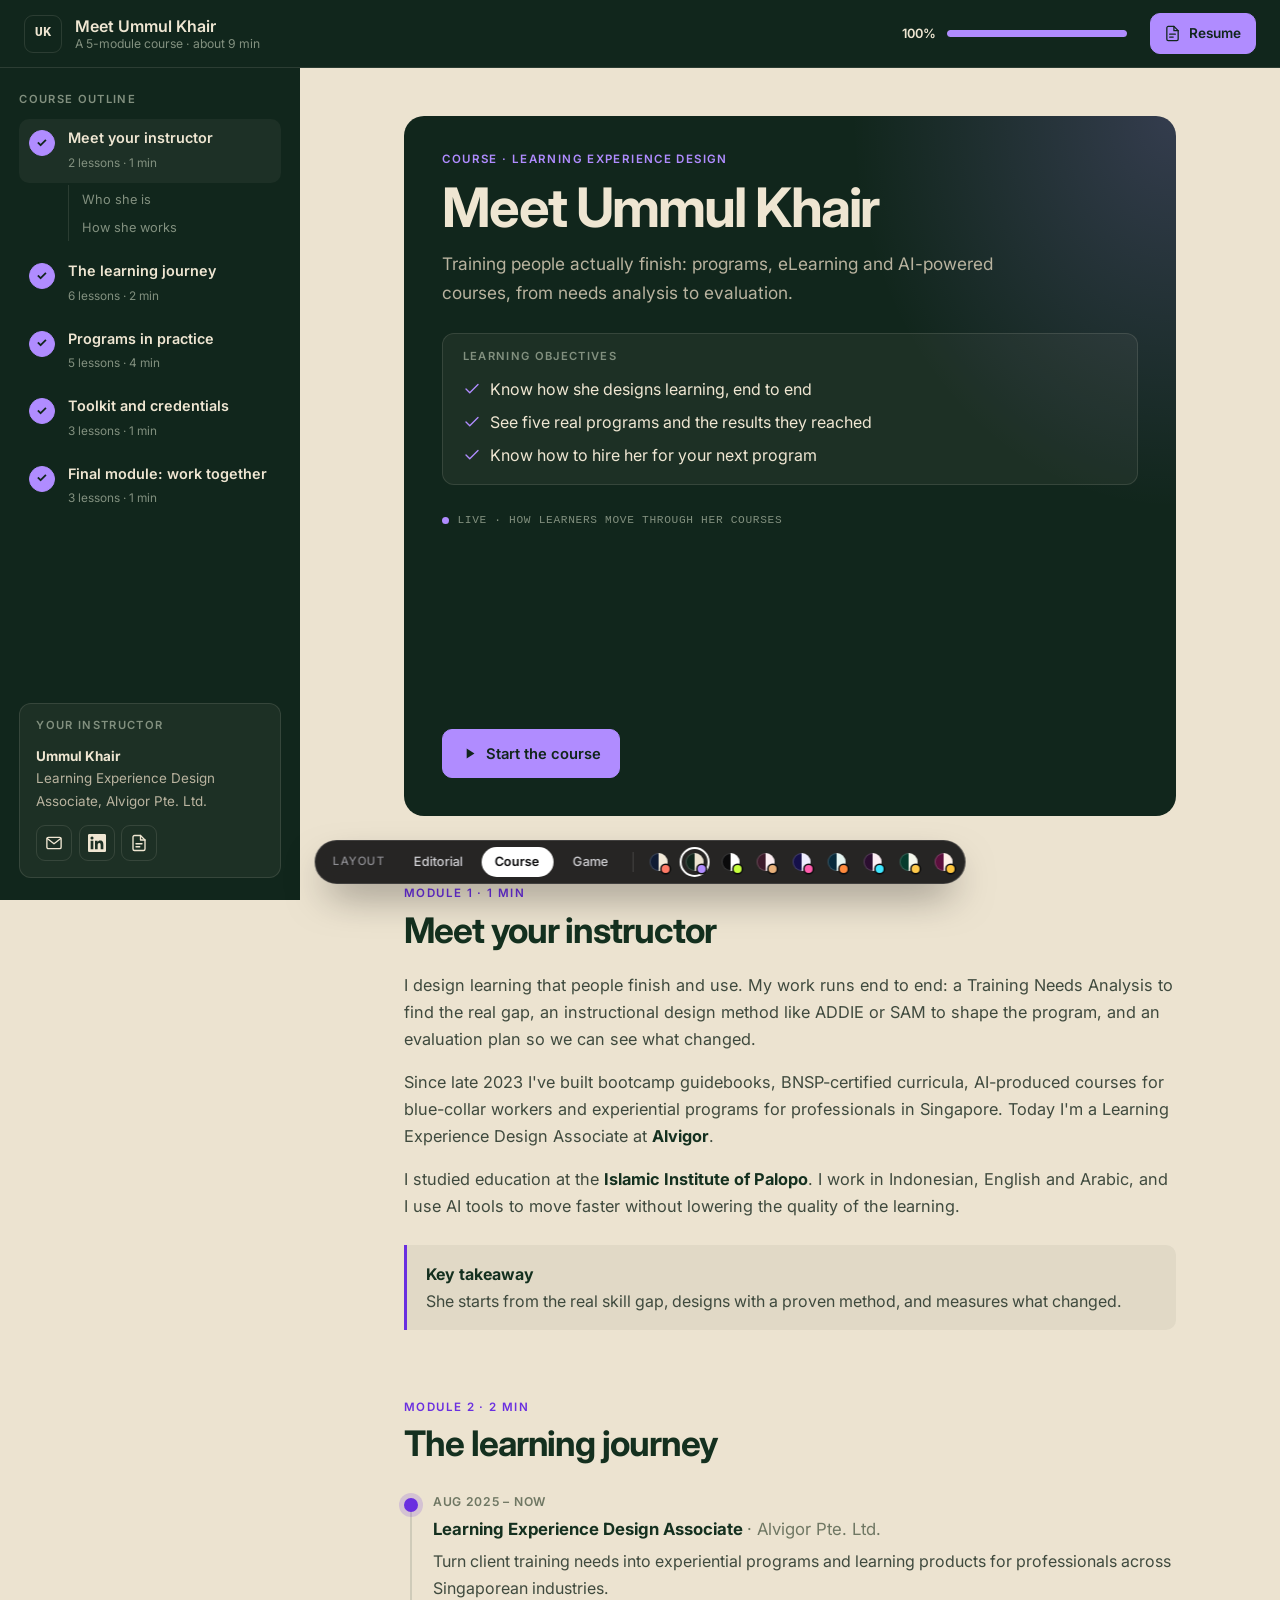
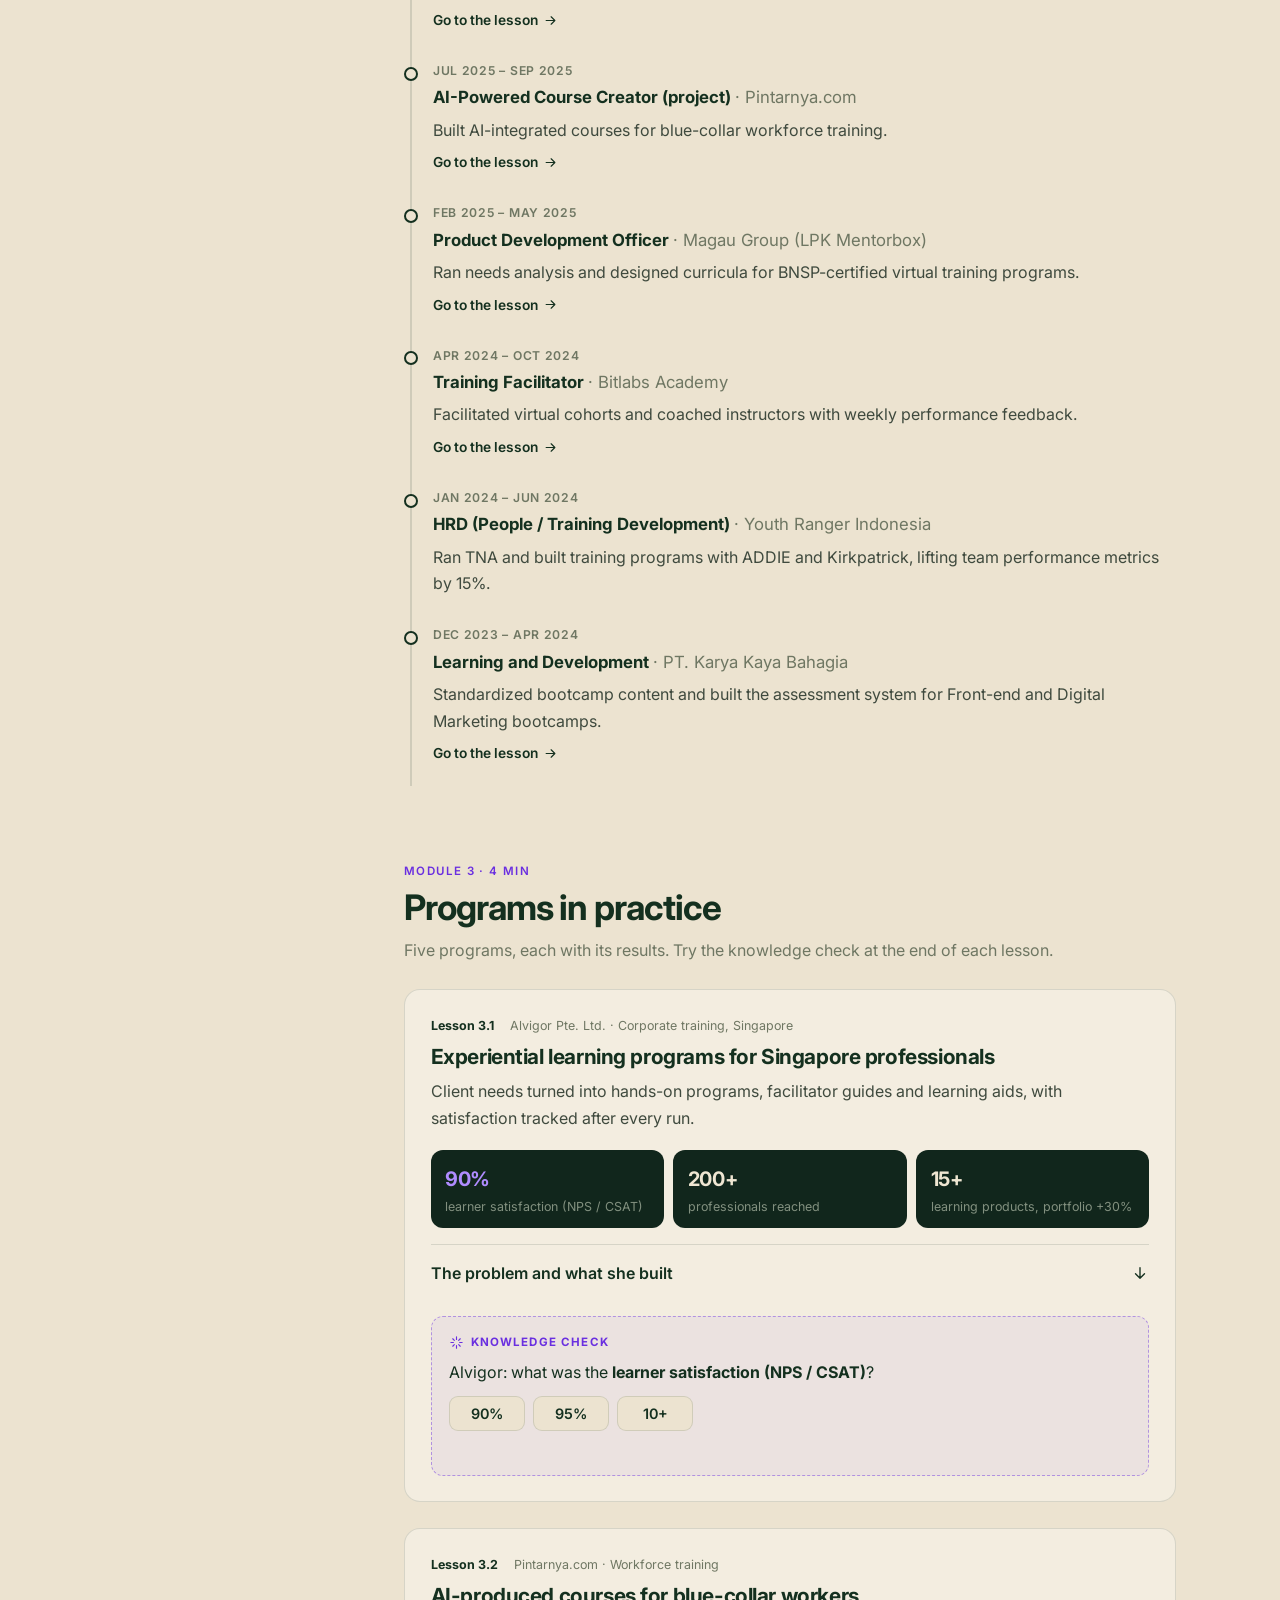
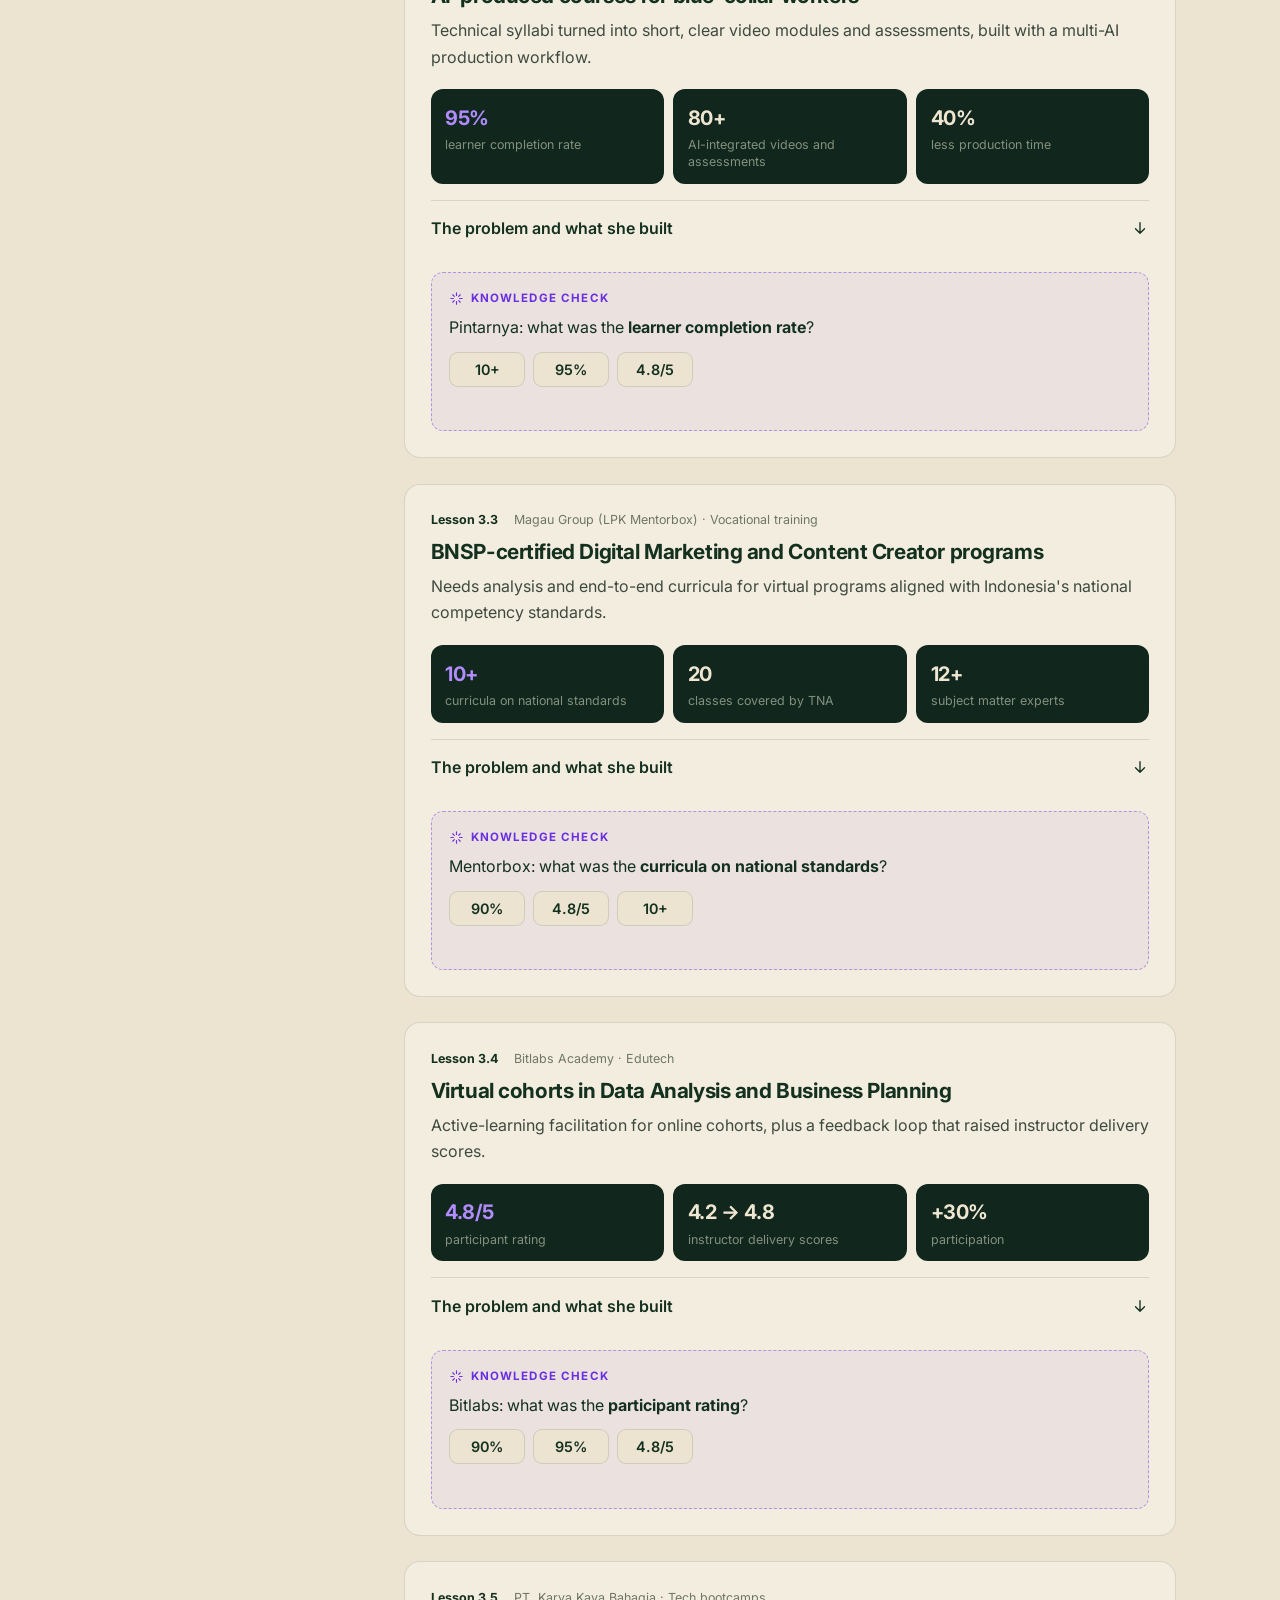
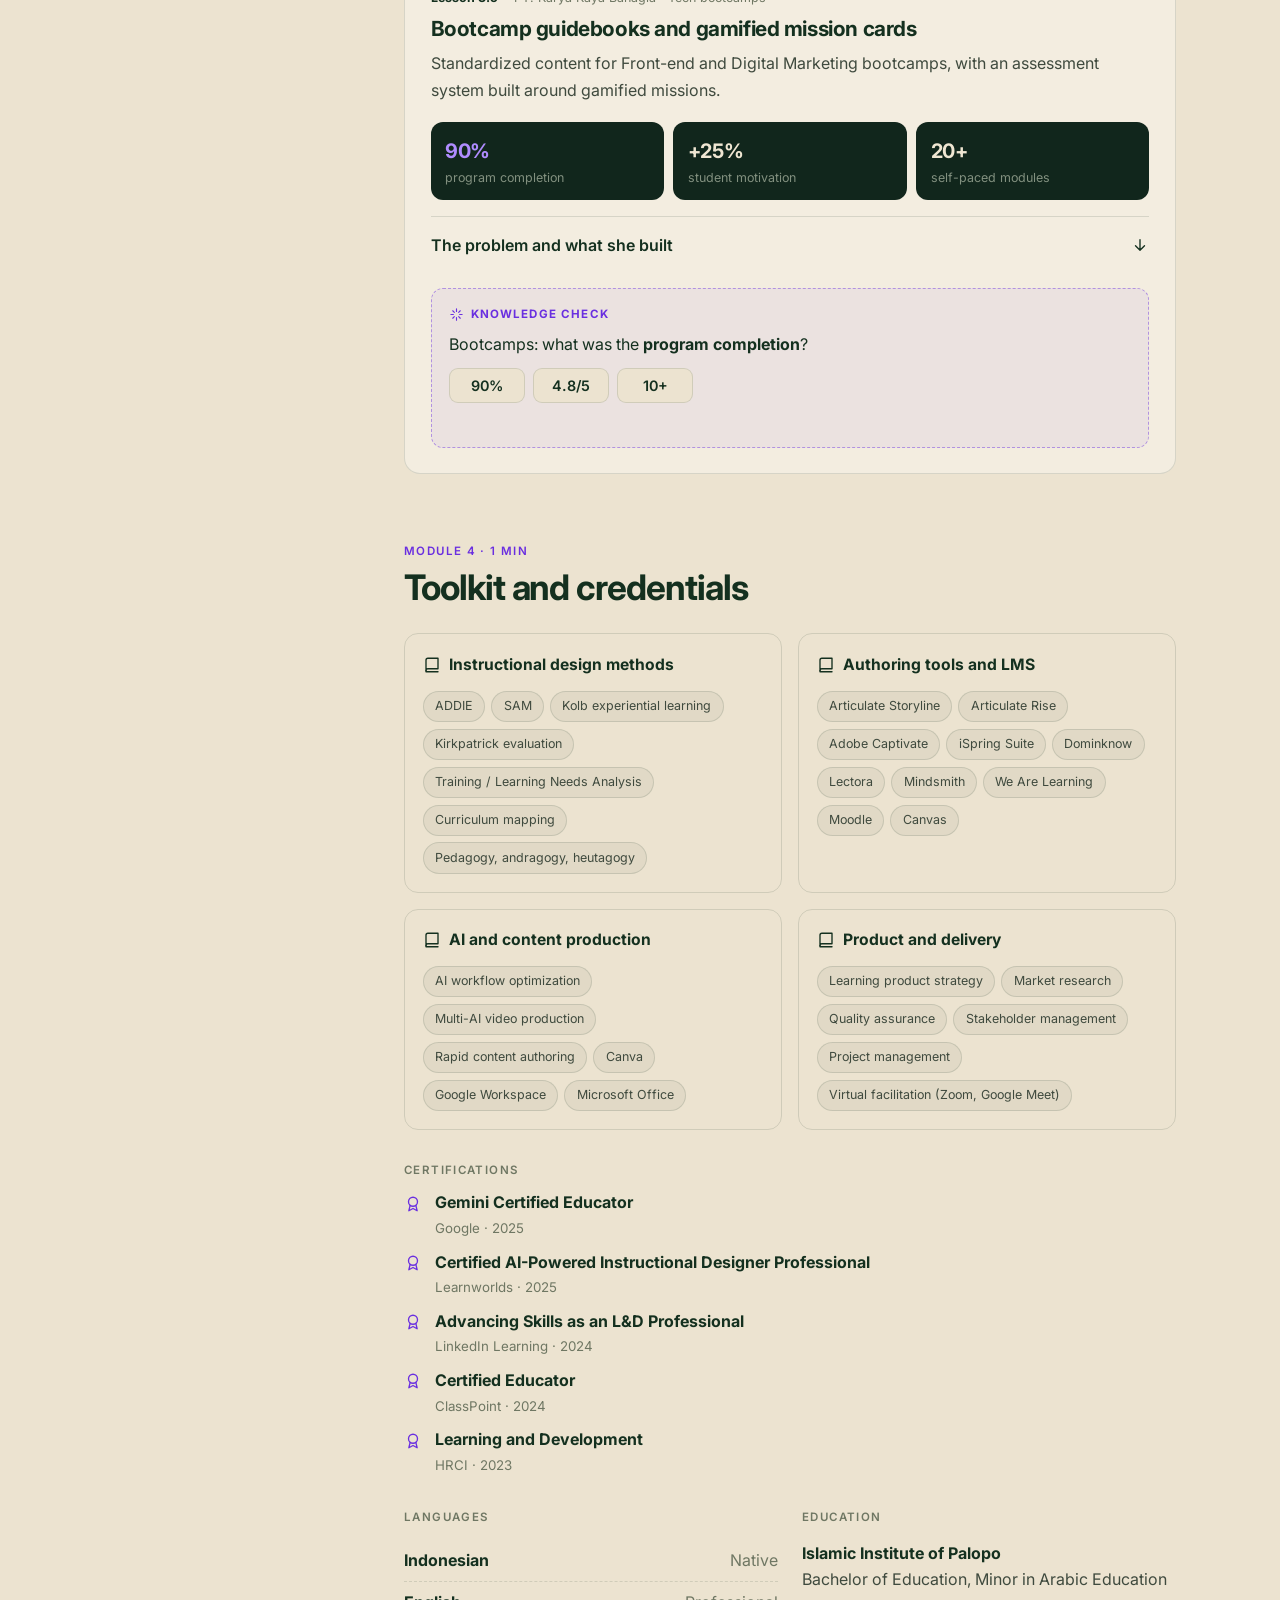
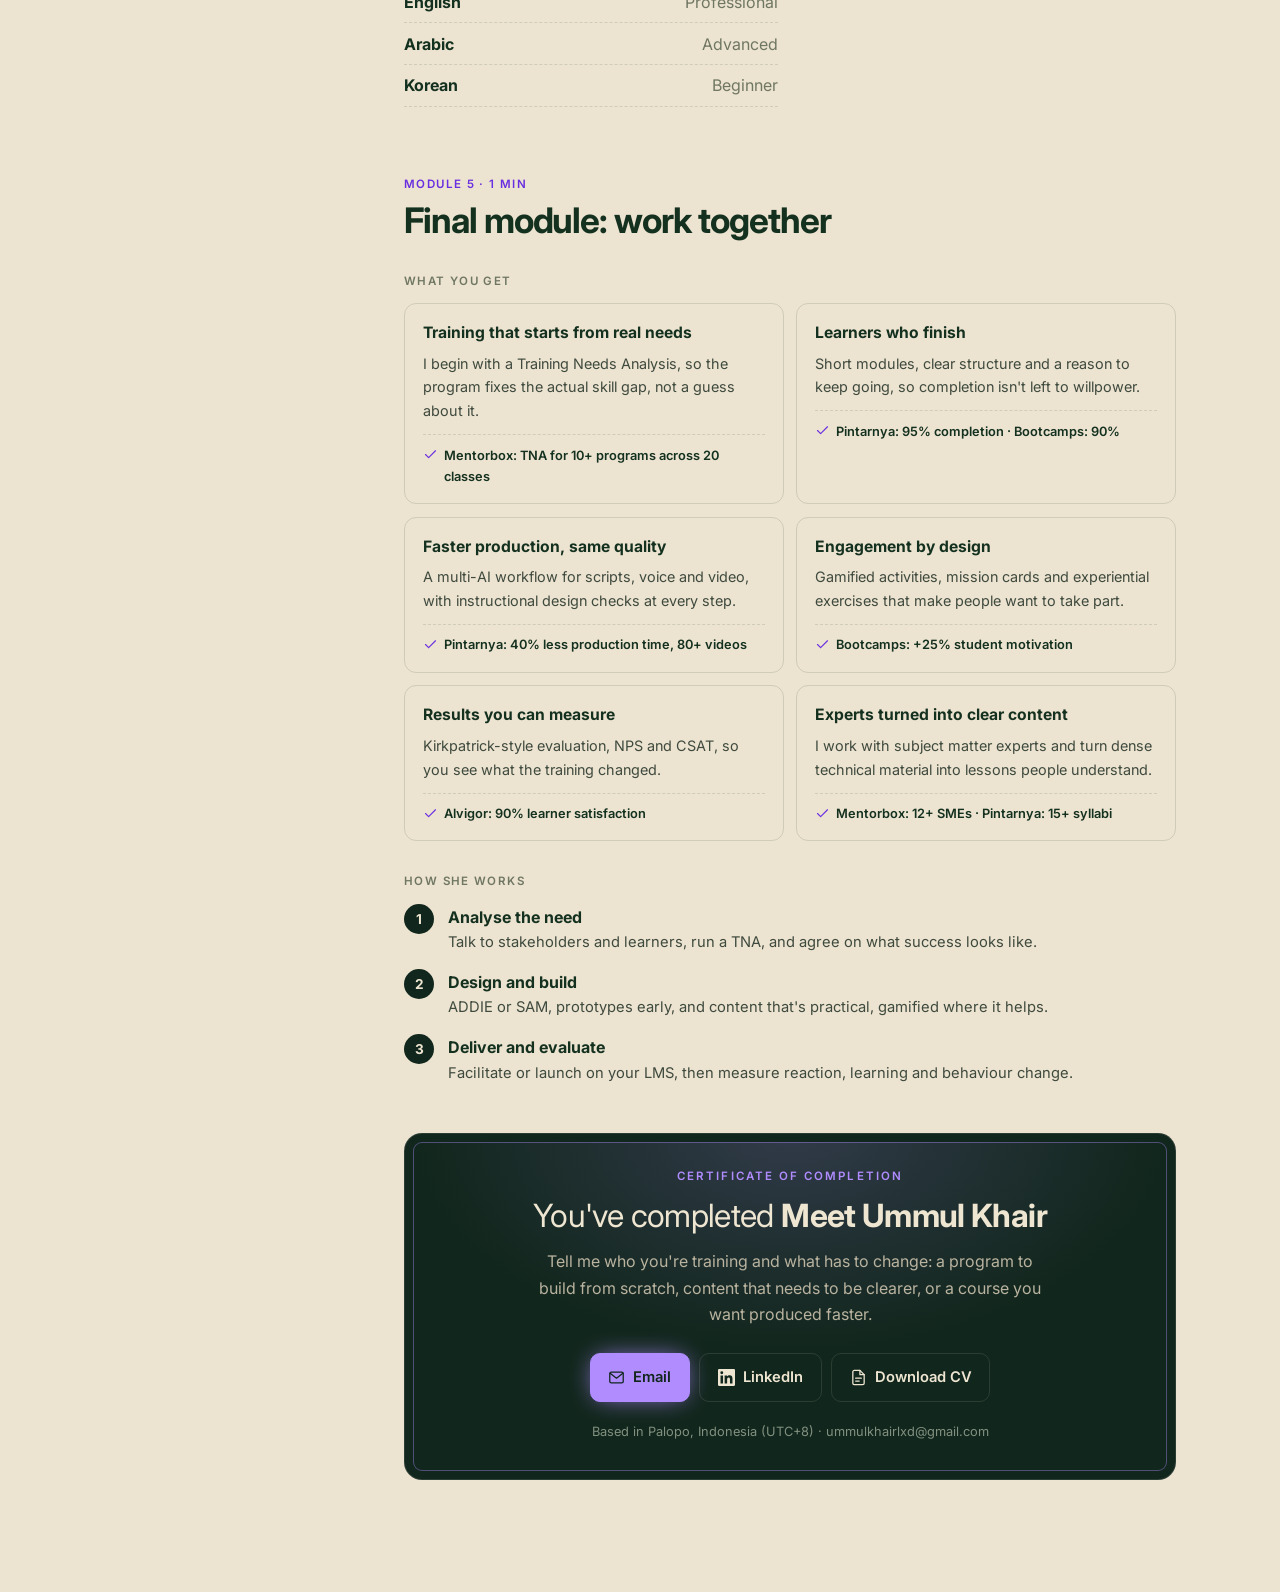
==== course.html @ d89ae387 "Ummul Khair portfolio: Editorial, Course and Game layouts with colour themes" ====
<!DOCTYPE html>
<html lang="en">
<head>
<meta charset="utf-8">
<meta name="viewport" content="width=device-width, initial-scale=1, viewport-fit=cover">
<title>Ummul Khair | Learning Experience Designer</title>
<meta name="description" content="Ummul Khair is a learning experience designer who builds training programs, eLearning and AI-powered courses, from needs analysis to evaluation, with 95% completion and 90% learner satisfaction on recent programs.">
<meta name="author" content="Ummul Khair">
<meta property="og:type" content="website">
<meta property="og:title" content="Ummul Khair | Learning Experience Designer">
<meta property="og:description" content="Ummul Khair is a learning experience designer who builds training programs, eLearning and AI-powered courses, from needs analysis to evaluation, with 95% completion and 90% learner satisfaction on recent programs.">
<meta name="theme-color" content="#11261c">
<script>try{var m=location.search.match(/[?&]palette=([a-z]+)/),p=m?m[1]:localStorage.getItem("palette");if(p)document.documentElement.dataset.palette=p}catch(e){}</script>
<link rel="icon" href="favicon.svg" type="image/svg+xml">
<link rel="preconnect" href="https://fonts.googleapis.com">
<link rel="preconnect" href="https://fonts.gstatic.com" crossorigin>
<link href="https://fonts.googleapis.com/css2?family=Inter:wght@400;500;600;700&display=swap" rel="stylesheet">
<link rel="stylesheet" href="assets/css/tokens.css?v=14">
<link rel="stylesheet" href="assets/css/course.css?v=14">
</head>
<body data-page="course">
<a class="skip" href="#main">Skip to content</a>
<div id="app" class="course"></div>
<noscript><p style="text-align:center;padding:2rem">This site needs JavaScript to show its content. Email <a href="mailto:ummulkhairlxd@gmail.com">ummulkhairlxd@gmail.com</a>.</p></noscript>
<script src="assets/js/content.js?v=14" defer></script>
<script src="assets/js/kit.js?v=14" defer></script>
<script src="assets/js/course.js?v=14" defer></script>
<script src="assets/js/pathfx.js?v=14" defer></script>
<script src="assets/js/switcher.js?v=14" defer></script>
</body>
</html>
---- assets/css/tokens.css ----
/* Shared colour themes for every layout. Each palette: ~90% a dark and a light colour, ~10% one accent.
   --sig-d is the accent on dark surfaces, --sig-l the accent on light ones. Switch with data-palette on <html>. */
:root,:root[data-palette="forest"]{--dark:#11261c;--light:#ece3d0;--sig-d:#b08cff;--sig-l:#6a2fe0;--d-head:#efe6d2;--d-text:#b9b39f;--d-dim:#82907f;--l-head:#14301f;--l-text:#3f4a3e;--l-dim:#6f7763}
:root[data-palette="navy"]{--dark:#0f1b33;--light:#f3ead8;--sig-d:#ff7a66;--sig-l:#d24a33;--d-head:#f3ead8;--d-text:#b8bccb;--d-dim:#7f88a0;--l-head:#0f1b33;--l-text:#3e4659;--l-dim:#6e7486}
:root[data-palette="mulberry"]{--dark:#3d1a2a;--light:#fbedf1;--sig-d:#e8b07a;--sig-l:#94592a;--d-head:#fbedf1;--d-text:#e2c3cf;--d-dim:#b38f9e;--l-head:#3d1a2a;--l-text:#5c3444;--l-dim:#7d5666}
:root[data-palette="indigo"]{--dark:#15104a;--light:#efedff;--sig-d:#ff5cad;--sig-l:#c8166e;--d-head:#efedff;--d-text:#bfbcd7;--d-dim:#9390b3;--l-head:#15104a;--l-text:#3c386b;--l-dim:#68648f}
:root[data-palette="ocean"]{--dark:#06293a;--light:#e5f5f2;--sig-d:#ff8a3d;--sig-l:#b8400b;--d-head:#e5f5f2;--d-text:#b4c8ca;--d-dim:#879fa5;--l-head:#06293a;--l-text:#2e4e5b;--l-dim:#526e79}
:root[data-palette="plum"]{--dark:#2b0e30;--light:#fcedf4;--sig-d:#3ee6ff;--sig-l:#0b6f86;--d-head:#fcedf4;--d-text:#cebcc9;--d-dim:#a48fa2;--l-head:#2b0e30;--l-text:#513653;--l-dim:#7a637a}
:root[data-palette="emerald"]{--dark:#053b2d;--light:#f4f7ec;--sig-d:#ffc94a;--sig-l:#8a5d00;--d-head:#f4f7ec;--d-text:#bfcec2;--d-dim:#90a89c;--l-head:#053b2d;--l-text:#305d4f;--l-dim:#51776a}
:root[data-palette="raspberry"]{--dark:#5c0f3d;--light:#fff0e8;--sig-d:#ffc53d;--sig-l:#9a5200;--d-head:#fff0e8;--d-text:#dbbfc2;--d-dim:#bb92a0;--l-head:#5c0f3d;--l-text:#79385c;--l-dim:#935c77}
:root[data-palette="mono"]{--dark:#0a0a0b;--light:#ffffff;--sig-d:#c6ff3d;--sig-l:#4d7c0f;--d-head:#f5f5f5;--d-text:#a8a8ad;--d-dim:#707076;--l-head:#0a0a0b;--l-text:#3b3b40;--l-dim:#76767c}
:root{
  --m2:color-mix(in oklab,var(--dark) 72%,var(--light));
  --m3:color-mix(in oklab,var(--dark) 48%,var(--light));
  --m5:color-mix(in oklab,var(--dark) 10%,var(--light));
  --d-line:color-mix(in srgb,var(--d-head) 12%,transparent);
  --l-line:color-mix(in srgb,var(--l-head) 13%,transparent);
  --d-raise:color-mix(in srgb,var(--d-head) 5%,transparent);
  --l-raise:color-mix(in srgb,var(--l-head) 5%,transparent);
}

/* the review bar: switch layout and colour theme (shared by all four layouts) */
.lay-bar{position:fixed;left:50%;bottom:16px;z-index:200;transform:translateX(-50%);display:flex;align-items:center;gap:.35rem;max-width:calc(100% - 24px);
  padding:.35rem;border-radius:999px;background:color-mix(in srgb,#0b0b0c 88%,transparent);border:1px solid rgba(255,255,255,.12);
  box-shadow:0 18px 40px -12px rgba(0,0,0,.55);backdrop-filter:blur(10px);-webkit-backdrop-filter:blur(10px);
  font:500 .8rem/1 Inter,system-ui,sans-serif;color:#e8e8e8;overflow-x:auto;scrollbar-width:none}
.lay-bar::-webkit-scrollbar{display:none}
.lay-bar .lb-k{padding:0 .5rem 0 .7rem;color:#8d8d92;white-space:nowrap;font-size:.72rem;text-transform:uppercase;letter-spacing:.08em}
.lay-bar a{flex:none;padding:.55rem .85rem;border-radius:999px;color:#cfcfd3;text-decoration:none;white-space:nowrap}
.lay-bar a:hover{background:rgba(255,255,255,.08);color:#fff}
.lay-bar a[aria-current="page"]{background:#fff;color:#0b0b0c;font-weight:600}
.lay-bar .lb-sep{flex:none;width:1px;height:20px;margin:0 .3rem;background:rgba(255,255,255,.14)}
.lay-bar button{flex:none;display:grid;place-items:center;width:30px;height:30px;padding:0;border-radius:50%;border:2px solid transparent;background:none;cursor:pointer}
.lay-bar button[aria-pressed="true"]{border-color:#fff}
.lay-bar button i{display:block;width:18px;height:18px;border-radius:50%;background:linear-gradient(90deg,var(--d) 0 50%,var(--l) 50% 100%);box-shadow:inset 0 0 0 1px rgba(255,255,255,.2);position:relative}
.lay-bar button i::after{content:"";position:absolute;right:-2px;bottom:-2px;width:8px;height:8px;border-radius:50%;background:var(--s);box-shadow:0 0 0 1.5px #0b0b0c}
@media (max-width:560px){.lay-bar .lb-k{display:none}.lay-bar a{padding:.5rem .65rem}}

/* "Learning path" animation (pathfx.js) on the Course, Editorial and Game layouts */
.lp-wrap{position:relative;margin:1.6rem 0;cursor:crosshair}
.lp-wrap canvas{display:block;width:100%;height:190px}
.lp-cap{display:flex;align-items:center;gap:.5rem;margin:0 0 .4rem;font:500 .7rem/1.2 ui-monospace,"SF Mono",Menlo,Consolas,monospace;letter-spacing:.06em;text-transform:uppercase;color:var(--d-dim)}
.lp-cap i{width:7px;height:7px;border-radius:50%;background:var(--sig-d);box-shadow:0 0 0 0 color-mix(in srgb,var(--sig-d) 60%,transparent);animation:lp-live 2s infinite}
@keyframes lp-live{70%{box-shadow:0 0 0 7px transparent}100%{box-shadow:0 0 0 0 transparent}}
.lp-ed{margin:2.6rem 0 1.4rem}
.lp-ed canvas{height:220px}
.lp-course{margin:1.4rem 0 1.6rem}
.lp-course canvas{height:170px}
.lp-game{margin:2.4rem 0 0;padding:1rem 1.1rem .8rem;border-radius:16px;border:1px solid var(--d-line);background:var(--d-raise)}
@media (max-width:560px){.lp-wrap canvas,.lp-ed canvas{height:160px}}
@media (prefers-reduced-motion:reduce){.lp-cap i{animation:none}}

/* Emerald theme: buttons are a bright white that stands out on the green; pink stays the accent everywhere else */
:root[data-palette="emerald"]{--btn:#ffffff;--btn-ink:#053b2d;--btn-glow:0 0 0 1px rgba(255,255,255,.9),0 10px 30px -8px rgba(255,255,255,.55)}
:root[data-palette="emerald"] :is(.e-btn.accent,.c-top .btn.primary,.intro .btn.primary,.cert .btn.primary,.gbtn.accent,.m-links a:first-child,.c-primary,.tb-cv){
  background:var(--btn);border-color:var(--btn);color:var(--btn-ink);box-shadow:var(--btn-glow);font-weight:700}
:root[data-palette="emerald"] .gbtn.accent{box-shadow:0 4px 0 #b8cbbf,0 0 28px -6px rgba(255,255,255,.6)}
:root[data-palette="emerald"] :is(.e-btn.accent,.c-top .btn.primary,.intro .btn.primary,.cert .btn.primary,.gbtn.accent,.m-links a:first-child,.c-primary,.tb-cv):hover{background:#fff;filter:none;box-shadow:0 0 0 1px #fff,0 14px 36px -8px rgba(255,255,255,.75)}
/* white buttons that sit on a light surface get an emerald outline so they still stand out */
:root[data-palette="emerald"] :is(.btn.primary,.g-card .gbtn.accent):not(.c-top .btn.primary):not(.intro .btn.primary):not(.cert .btn.primary){
  background:#fff;border:1.5px solid var(--dark);color:var(--dark);font-weight:700;box-shadow:0 4px 0 var(--dark),0 10px 24px -12px rgba(5,59,45,.45)}
---- assets/css/course.css ----
/* Course layout. Dark chrome (top bar + outline) is the 60%, the light lesson page the 30%, the accent the 10%. */
*,*::before,*::after{box-sizing:border-box}
html{scroll-behavior:smooth;scroll-padding-top:84px;-webkit-text-size-adjust:100%}
body{margin:0;background:var(--light);color:var(--l-text);font:400 16px/1.65 Inter,system-ui,sans-serif;-webkit-font-smoothing:antialiased}
a{color:inherit;text-decoration:none}
h1,h2,h3,h4,p{margin:0}
ul,ol{margin:0;padding:0;list-style:none}
svg{width:18px;height:18px;flex:none}
:focus-visible{outline:2px solid var(--sig-l);outline-offset:3px;border-radius:4px}
.skip{position:absolute;left:-999px;top:10px;z-index:300;padding:.5rem 1rem;border-radius:6px;background:var(--sig-d);color:var(--dark);font-weight:600}
.skip:focus{left:10px}
.mono{font-family:ui-monospace,"SF Mono",Menlo,Consolas,monospace}

/* buttons */
.btn{display:inline-flex;align-items:center;gap:.5rem;padding:.7rem 1.1rem;border-radius:10px;border:1px solid var(--l-line);color:var(--l-head);font-weight:600;font-size:.92rem;transition:filter .2s,border-color .2s,transform .2s}
.btn:hover{border-color:var(--l-head)}
.btn.primary{background:var(--sig-l);border-color:var(--sig-l);color:#fff}
.btn.primary:hover{filter:brightness(1.08);transform:translateY(-1px)}
.btn.sm{padding:.5rem .85rem;font-size:.85rem}
.btn svg{width:17px;height:17px}

/* top bar */
.c-top{position:sticky;top:0;z-index:50;display:flex;align-items:center;gap:1.4rem;height:68px;padding:0 24px;background:var(--dark);color:var(--d-text);border-bottom:1px solid var(--d-line)}
.c-brand{display:flex;align-items:center;gap:.8rem;min-width:0}
.c-brand .mono{display:grid;place-items:center;width:38px;height:38px;border-radius:9px;border:1px solid var(--d-line);color:var(--d-head);font-weight:700;font-size:.85rem}
.c-title{display:flex;flex-direction:column;min-width:0;line-height:1.25}
.c-title b{color:var(--d-head);font-weight:600;white-space:nowrap;overflow:hidden;text-overflow:ellipsis}
.c-title small{font-size:.76rem;color:var(--d-dim)}
.c-prog{margin-left:auto;display:flex;align-items:center;gap:.7rem;font-size:.8rem;color:var(--d-dim)}
.c-prog .bar{width:180px;height:7px;border-radius:99px;background:var(--d-raise);overflow:hidden;box-shadow:inset 0 0 0 1px var(--d-line)}
.c-prog i{display:block;height:100%;width:0;border-radius:99px;background:var(--sig-d);box-shadow:0 0 12px var(--sig-d);transition:width .5s cubic-bezier(.2,.7,.2,1)}
.c-pct{min-width:2.6em;text-align:right;color:var(--d-head);font-weight:600}
.c-top .btn.primary{background:var(--sig-d);border-color:var(--sig-d);color:var(--dark)}
@media (max-width:760px){.c-prog .bar{width:70px}.c-title small{display:none}.c-top{gap:.8rem;padding:0 14px}.c-top .btn span{display:none}.c-top .btn{padding:.5rem}}

/* layout */
.c-wrap{display:grid;grid-template-columns:300px minmax(0,1fr)}
@media (max-width:960px){.c-wrap{grid-template-columns:1fr}}
.c-side{position:sticky;top:68px;height:calc(100vh - 68px);overflow-y:auto;display:flex;flex-direction:column;justify-content:space-between;gap:1.5rem;padding:1.6rem 1.2rem 1.4rem;background:var(--dark);color:var(--d-text);scrollbar-width:none}
.c-side::-webkit-scrollbar{display:none}
.c-k{font:600 .7rem/1 Inter,sans-serif;text-transform:uppercase;letter-spacing:.12em;color:var(--d-dim);margin-bottom:.9rem}
.c-outline ol{display:grid;gap:.2rem}
.c-outline > ol > li > a{display:flex;gap:.8rem;align-items:flex-start;padding:.6rem .6rem;border-radius:10px;transition:background .2s}
.c-outline > ol > li > a:hover{background:var(--d-raise)}
.c-outline .dot{flex:none;display:grid;place-items:center;width:26px;height:26px;margin-top:1px;border-radius:50%;border:1.5px solid var(--d-line);color:var(--d-dim);font-size:.75rem;font-weight:700;transition:all .3s}
.c-outline .mt b{display:block;color:var(--d-head);font-weight:600;font-size:.9rem;line-height:1.3}
.c-outline .mt small{font-size:.74rem;color:var(--d-dim)}
.c-outline li.on > a{background:var(--d-raise)}
.c-outline li.on .dot{border-color:var(--sig-d);color:var(--sig-d)}
.c-outline li.done .dot{background:var(--sig-d);border-color:var(--sig-d);color:var(--dark);font-size:0}
.c-outline li.done .dot::before{content:"✓";font-size:.8rem}
.c-outline ul{display:none;margin:.1rem 0 .5rem 3.05rem;border-left:1px solid var(--d-line)}
.c-outline li.on ul{display:block}
.c-outline ul li{padding:.22rem 0 .22rem .8rem;font-size:.8rem;color:var(--d-dim)}
.c-inst{padding:1rem;border-radius:12px;border:1px solid var(--d-line);background:var(--d-raise);font-size:.84rem}
.c-inst b{color:var(--d-head)}
.c-inst-links{display:flex;gap:.4rem;margin-top:.8rem}
.c-inst-links a{display:grid;place-items:center;width:36px;height:36px;border-radius:9px;border:1px solid var(--d-line);color:var(--d-head)}
.c-inst-links a:hover{border-color:var(--sig-d);color:var(--sig-d)}
.c-toggle{display:none}
@media (max-width:960px){
  .c-side{position:sticky;top:68px;z-index:40;height:auto;max-height:calc(100vh - 68px);padding:0;gap:0}
  .c-toggle{display:flex;align-items:center;justify-content:space-between;width:100%;padding:.85rem 24px;border:0;border-bottom:1px solid var(--d-line);background:var(--dark);color:var(--d-head);font:600 .9rem Inter,sans-serif;cursor:pointer}
  .c-toggle svg{transition:transform .2s}
  .c-side.open .c-toggle svg{transform:rotate(180deg)}
  .c-outline,.c-inst{display:none}
  .c-side.open .c-outline{display:block;padding:1rem 14px}
  .c-side.open .c-inst{display:block;margin:0 14px 1rem}
}

/* main column */
.c-main{width:100%;max-width:900px;margin:0 auto;padding:3rem clamp(20px,5vw,64px) 7rem}
.eyebrow,.mod-k{font:600 .72rem/1 Inter,sans-serif;text-transform:uppercase;letter-spacing:.12em;color:var(--sig-l)}
.intro{padding:2.4rem;border-radius:20px;background:var(--dark);color:var(--d-text);
  background-image:radial-gradient(60% 80% at 100% 0%,color-mix(in srgb,var(--sig-d) 22%,transparent),transparent 70%)}
.intro .eyebrow{color:var(--sig-d)}
.intro h1{margin-top:.8rem;font-size:clamp(2.2rem,5vw,3.4rem);line-height:1.05;letter-spacing:-.035em;color:var(--d-head)}
.intro .lead{margin-top:.9rem;max-width:36rem;font-size:1.08rem;color:var(--d-text)}
.intro .objectives{margin:1.6rem 0 1.8rem;padding:1.1rem 1.2rem;border-radius:12px;border:1px solid var(--d-line);background:var(--d-raise)}
.intro .ticks li{color:var(--d-head)}
.intro .ticks svg{color:var(--sig-d)}
.intro .btn.primary{background:var(--sig-d);border-color:var(--sig-d);color:var(--dark)}
@media (max-width:560px){.intro{padding:1.6rem 1.3rem}}
.ticks{display:grid;gap:.55rem}
.ticks li{display:flex;gap:.6rem;align-items:flex-start;line-height:1.5}
.ticks svg{margin-top:.2rem;color:var(--sig-l)}

.module{margin-top:4.5rem;scroll-margin-top:84px}
.module h2{margin-top:.6rem;font-size:clamp(1.6rem,3.4vw,2.2rem);letter-spacing:-.03em;line-height:1.15;color:var(--l-head)}
.mod-lead{margin-top:.6rem;color:var(--l-dim)}
.prose{margin-top:1.4rem;display:grid;gap:1rem;font-size:1.02rem}
.prose b{color:var(--l-head)}
.callout{margin-top:1.6rem;padding:1rem 1.2rem;border-left:3px solid var(--sig-l);border-radius:0 10px 10px 0;background:var(--l-raise)}
.callout b{color:var(--l-head)}
.sub{margin:2.2rem 0 1rem;font:600 .72rem/1 Inter,sans-serif;text-transform:uppercase;letter-spacing:.12em;color:var(--l-dim)}

/* journey */
.journey{position:relative;margin-top:1.8rem;padding-left:1.8rem}
.journey::before{content:"";position:absolute;left:6px;top:.5rem;bottom:.5rem;width:2px;background:var(--l-line)}
.journey li{position:relative;padding-bottom:1.8rem}
.j-dot{position:absolute;left:-1.8rem;top:.35rem;width:14px;height:14px;border-radius:50%;background:var(--light);border:2px solid var(--l-head)}
.journey li:first-child .j-dot{background:var(--sig-l);border-color:var(--sig-l);box-shadow:0 0 0 5px color-mix(in srgb,var(--sig-l) 18%,transparent)}
.j-when{font-size:.76rem;font-weight:600;text-transform:uppercase;letter-spacing:.06em;color:var(--l-dim)}
.journey h3{margin:.2rem 0 .3rem;font-size:1.05rem;color:var(--l-head)}
.journey h3 span{font-weight:400;color:var(--l-dim)}
.j-link{display:inline-flex;align-items:center;gap:.3rem;margin-top:.5rem;font-size:.86rem;font-weight:600;color:var(--l-head)}
.j-link svg{width:15px;height:15px;transition:transform .2s}
.j-link:hover svg{transform:translateX(3px)}

/* lessons */
.lesson{margin-top:1.6rem;padding:1.6rem;border-radius:16px;border:1px solid var(--l-line);background:color-mix(in srgb,#fff 35%,var(--light));scroll-margin-top:84px}
@media (max-width:560px){.lesson{padding:1.2rem}}
.lesson-top{display:flex;flex-wrap:wrap;gap:.4rem 1rem;font-size:.78rem;color:var(--l-dim)}
.ln{font-weight:700;color:var(--l-head)}
.lesson h3{margin-top:.5rem;font-size:1.3rem;line-height:1.25;letter-spacing:-.02em;color:var(--l-head)}
.lesson .lead{margin-top:.5rem}
.stats{display:grid;grid-template-columns:repeat(3,1fr);gap:.6rem;margin-top:1.2rem}
@media (max-width:560px){.stats{grid-template-columns:1fr}}
.stats div{padding:.8rem .9rem;border-radius:12px;background:var(--dark);color:var(--d-dim)}
.stats b{display:block;font-size:1.25rem;letter-spacing:-.02em;color:var(--d-head)}
.stats .key b{color:var(--sig-d)}
.stats span{font-size:.78rem;line-height:1.35;display:block;margin-top:.15rem}
details{margin-top:1rem;border-top:1px solid var(--l-line)}
summary{display:flex;align-items:center;justify-content:space-between;gap:1rem;padding:.9rem 0;font-weight:600;color:var(--l-head);cursor:pointer;list-style:none}
summary::-webkit-details-marker{display:none}
summary svg{transition:transform .2s}
details[open] summary svg{transform:rotate(180deg)}
.det h4{margin:1rem 0 .5rem;font-size:.72rem;text-transform:uppercase;letter-spacing:.1em;color:var(--l-dim)}
.det h4:first-child{margin-top:0}
.flow{display:flex;flex-wrap:wrap;gap:.4rem;counter-reset:f}
.flow li{counter-increment:f;padding:.45rem .7rem;border-radius:9px;border:1px solid var(--l-line);background:var(--l-raise);font-size:.84rem;color:var(--l-head)}
.flow li b::before{content:counter(f) ". ";color:var(--l-dim);font-weight:500}
.flow small{display:block;font-size:.72rem;color:var(--l-dim)}
.chips{display:flex;flex-wrap:wrap;gap:.4rem;margin-top:1rem}
.chips span{padding:.28rem .7rem;border-radius:99px;background:var(--l-raise);border:1px solid var(--l-line);font-size:.78rem;color:var(--l-text)}

/* knowledge check */
.kc{margin-top:1rem;padding:1rem 1.1rem;border-radius:12px;border:1px dashed color-mix(in srgb,var(--sig-l) 45%,transparent);background:color-mix(in srgb,var(--sig-l) 5%,transparent)}
.kc-h{display:flex;align-items:center;gap:.4rem;font-size:.72rem;font-weight:700;text-transform:uppercase;letter-spacing:.1em;color:var(--sig-l)}
.kc-h svg{width:15px;height:15px}
.kc-q{margin-top:.4rem;color:var(--l-head)}
.kc-opts{display:flex;flex-wrap:wrap;gap:.5rem;margin-top:.7rem}
.kc-opts button{min-width:76px;padding:.5rem .9rem;border-radius:9px;border:1px solid var(--l-line);background:var(--light);color:var(--l-head);font:600 .9rem Inter,sans-serif;cursor:pointer;transition:border-color .2s,background .2s}
.kc-opts button:hover:not(:disabled){border-color:var(--l-head)}
.kc-opts button:disabled{cursor:default;opacity:.6}
.kc-opts button.right{opacity:1;background:var(--sig-l);border-color:var(--sig-l);color:#fff}
.kc-opts button.wrong{opacity:1;text-decoration:line-through;border-color:var(--l-head)}
.kc-fb{margin-top:.6rem;font-size:.86rem;min-height:1.3em;color:var(--l-head)}

/* toolkit */
.res-grid{display:grid;gap:1rem;margin-top:1.6rem}
@media (min-width:640px){.res-grid{grid-template-columns:1fr 1fr}}
.res{padding:1.1rem;border-radius:14px;border:1px solid var(--l-line)}
.res h3{display:flex;align-items:center;gap:.5rem;font-size:.98rem;color:var(--l-head)}
.res .chips{margin-top:.8rem}
.certs{display:grid;gap:.7rem}
.certs li{display:flex;gap:.8rem;align-items:flex-start}
.certs svg{margin-top:.15rem;color:var(--sig-l)}
.certs b{display:block;color:var(--l-head);line-height:1.35}
.certs small{color:var(--l-dim)}
.two{display:grid;gap:1.5rem}
@media (min-width:640px){.two{grid-template-columns:1fr 1fr}}
.two b{color:var(--l-head)}
.langs li{display:flex;justify-content:space-between;padding:.45rem 0;border-bottom:1px dashed var(--l-line)}
.langs span{color:var(--l-dim)}

/* hire */
.why{display:grid;gap:.8rem}
@media (min-width:640px){.why{grid-template-columns:1fr 1fr}}
.why-i{padding:1rem 1.1rem;border-radius:12px;border:1px solid var(--l-line)}
.why-i h4{color:var(--l-head);font-size:.98rem}
.why-i p{margin-top:.35rem;font-size:.9rem}
.why-i .proof{display:flex;gap:.4rem;align-items:flex-start;margin-top:.7rem;padding-top:.6rem;border-top:1px dashed var(--l-line);font-size:.8rem;font-weight:600;color:var(--l-head)}
.why-i .proof svg{width:15px;height:15px;margin-top:.15rem;color:var(--sig-l)}
.steps{display:grid;gap:.9rem}
.steps li{display:flex;gap:.9rem}
.steps li > span{flex:none;display:grid;place-items:center;width:30px;height:30px;border-radius:50%;background:var(--dark);color:var(--d-head);font-weight:700;font-size:.85rem}
.steps b{color:var(--l-head)}
.steps p{font-size:.92rem}
.cert{position:relative;margin-top:3rem;padding:2.4rem 2rem;border-radius:18px;text-align:center;color:var(--d-text);background:var(--dark);
  background-image:radial-gradient(70% 90% at 50% 0%,color-mix(in srgb,var(--sig-d) 20%,transparent),transparent 70%);
  box-shadow:inset 0 0 0 1px var(--d-line),inset 0 0 0 9px var(--dark),inset 0 0 0 10px color-mix(in srgb,var(--sig-d) 40%,transparent)}
.cert-k{font:600 .72rem/1 Inter,sans-serif;text-transform:uppercase;letter-spacing:.18em;color:var(--sig-d)}
.cert-t{margin-top:.9rem;font-size:clamp(1.4rem,3.4vw,2rem);line-height:1.2;letter-spacing:-.02em;color:var(--d-head)}
.cert-t b{font-weight:700}
.cert-s{max-width:32rem;margin:.8rem auto 0}
.cert-btns{display:flex;flex-wrap:wrap;justify-content:center;gap:.6rem;margin-top:1.6rem}
.cert .btn{border-color:var(--d-line);color:var(--d-head)}
.cert .btn:hover{border-color:var(--d-head)}
.cert .btn.primary{background:var(--sig-d);border-color:var(--sig-d);color:var(--dark);box-shadow:0 0 26px -6px var(--sig-d)}
.cert-f{margin-top:1.2rem;font-size:.8rem;color:var(--d-dim)}

/* reveal */
[data-reveal]{opacity:0;transform:translateY(16px);transition:opacity .6s ease,transform .7s cubic-bezier(.2,.7,.2,1)}
[data-reveal].in{opacity:1;transform:none}
@media (prefers-reduced-motion:reduce){*{transition:none!important;animation:none!important;scroll-behavior:auto!important}[data-reveal]{opacity:1;transform:none}}
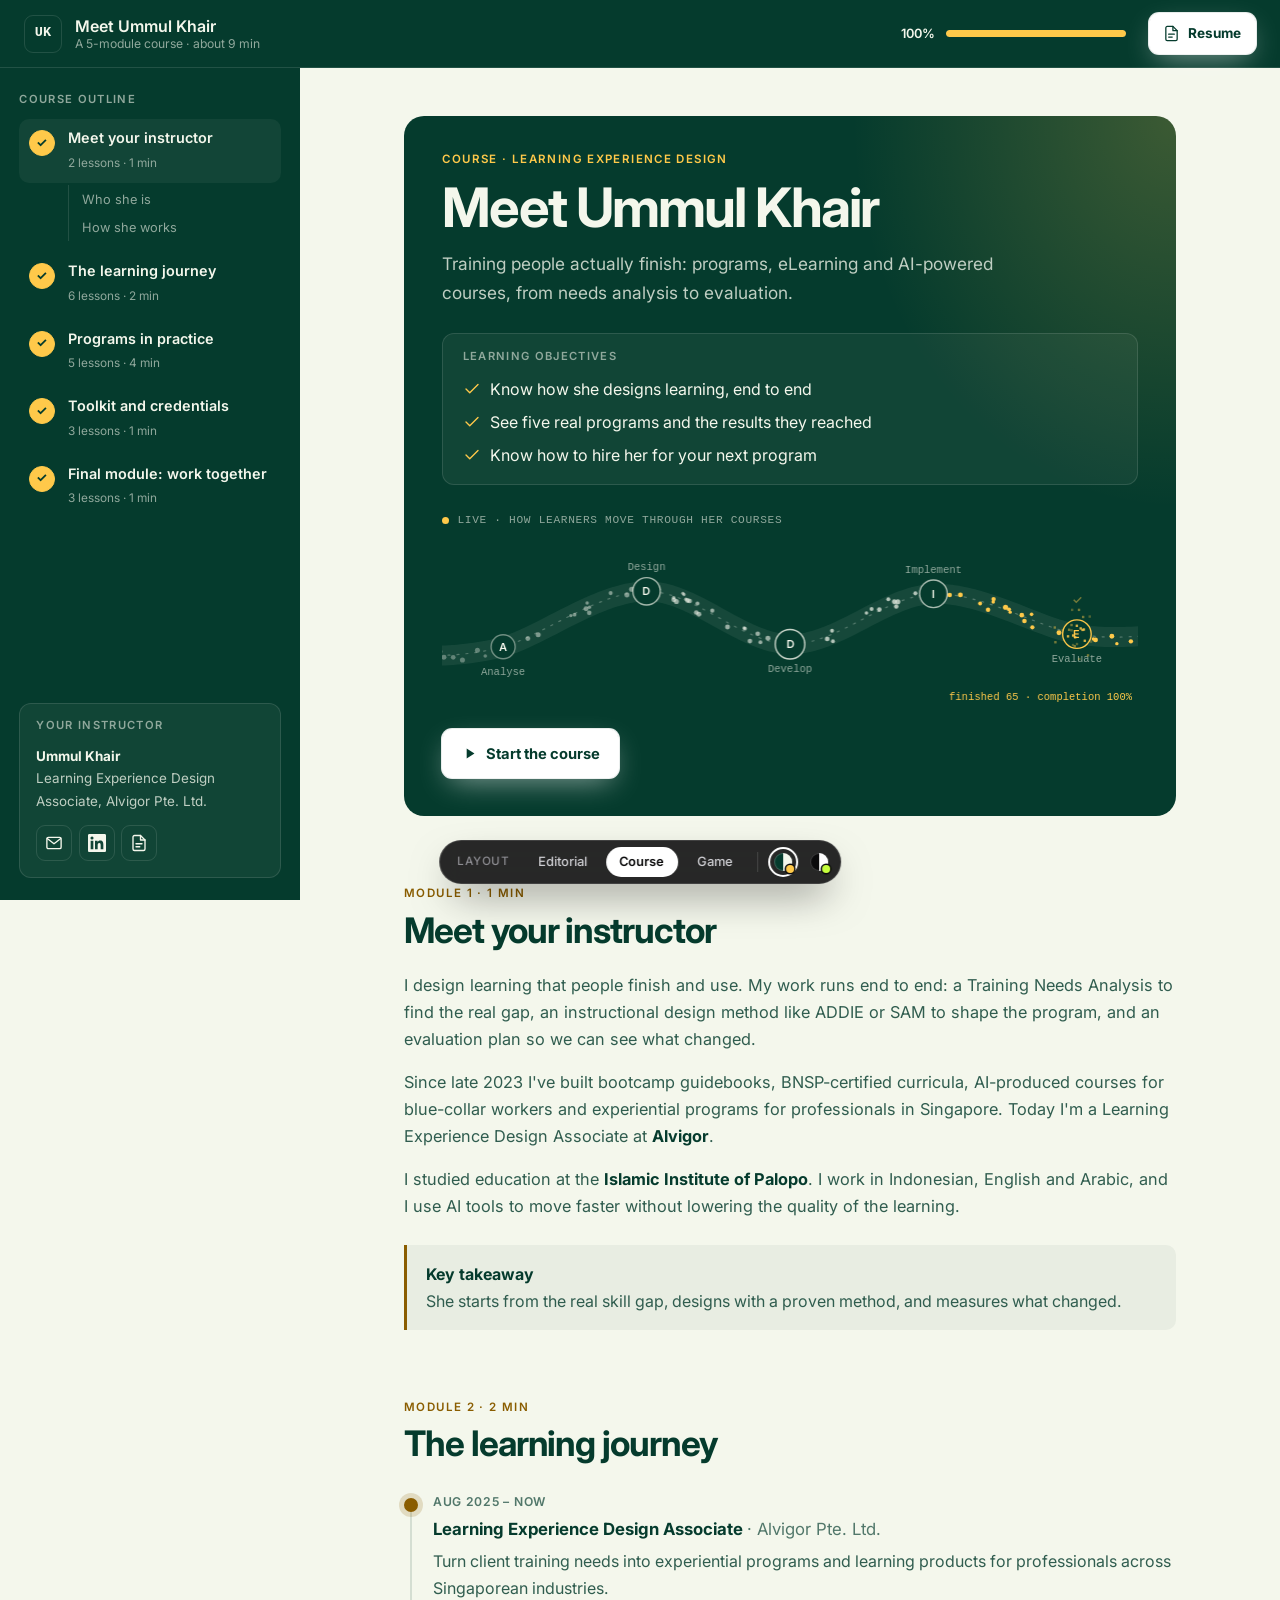
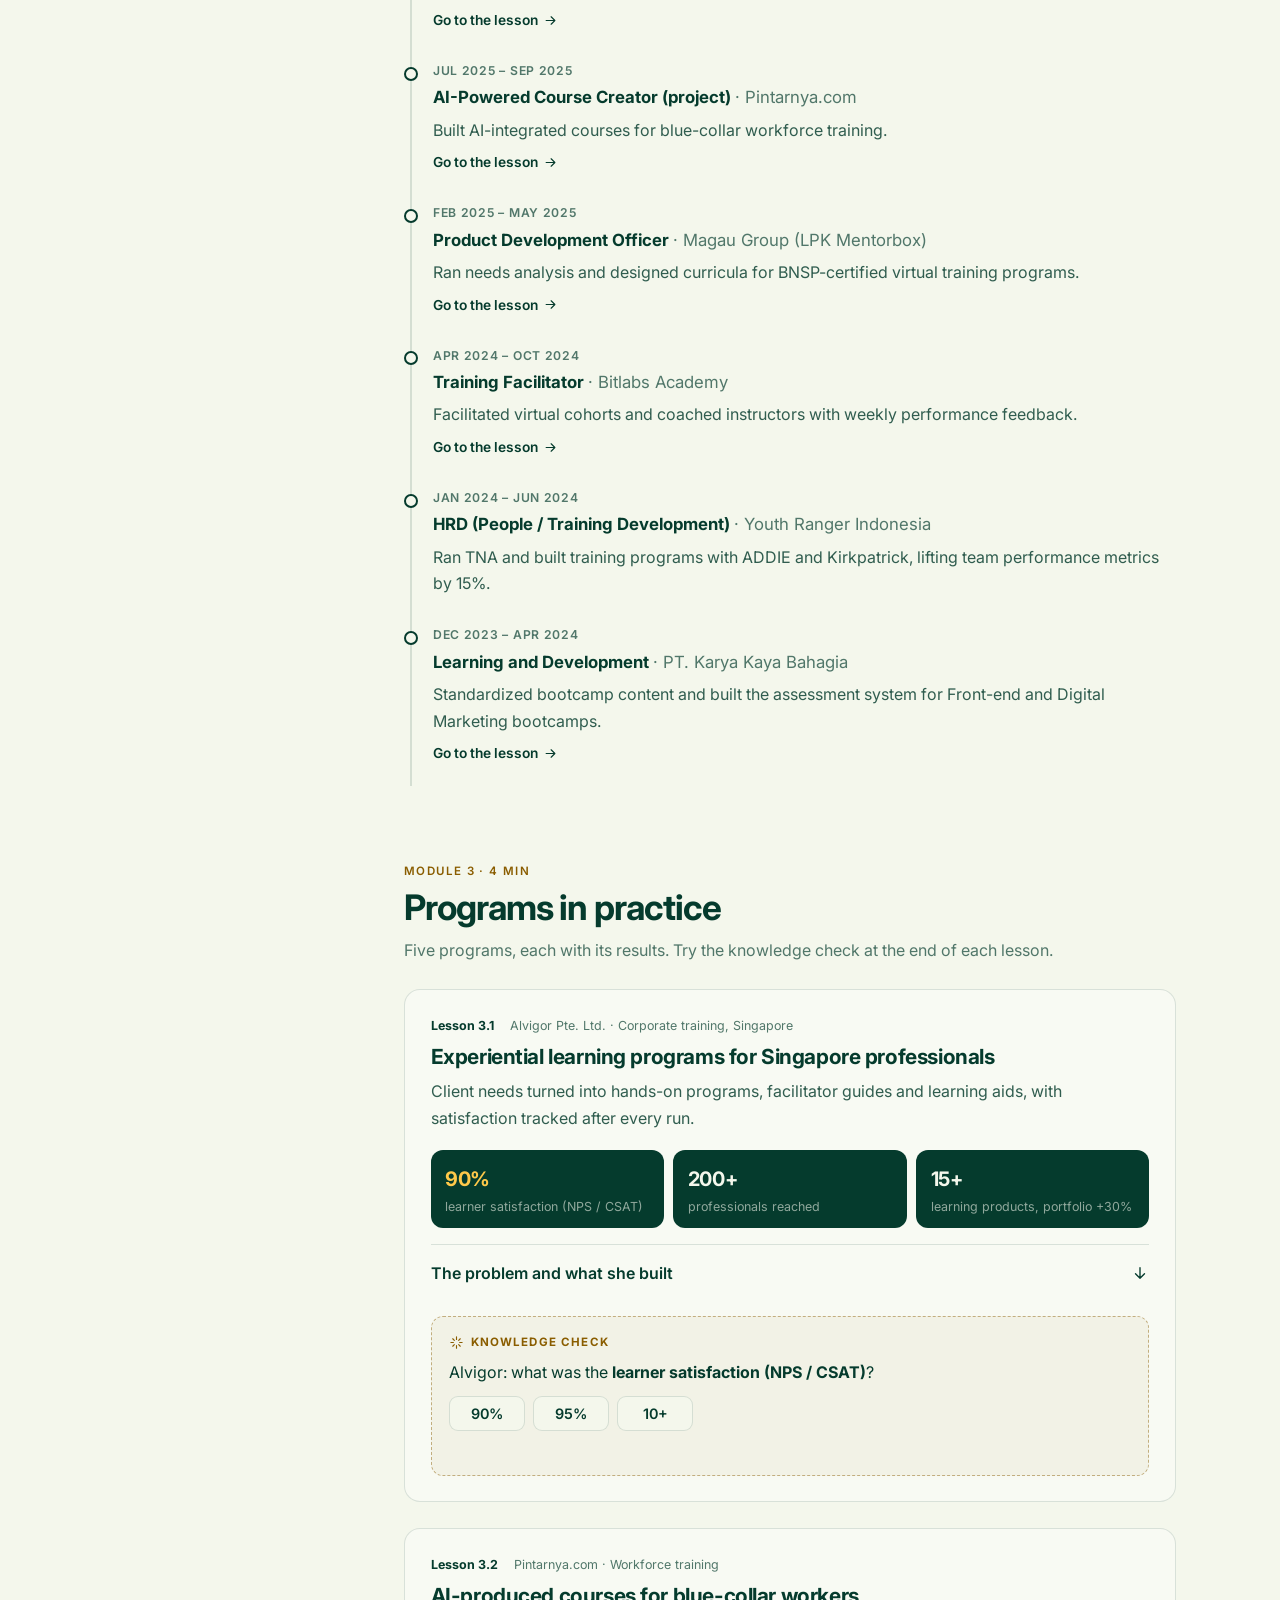
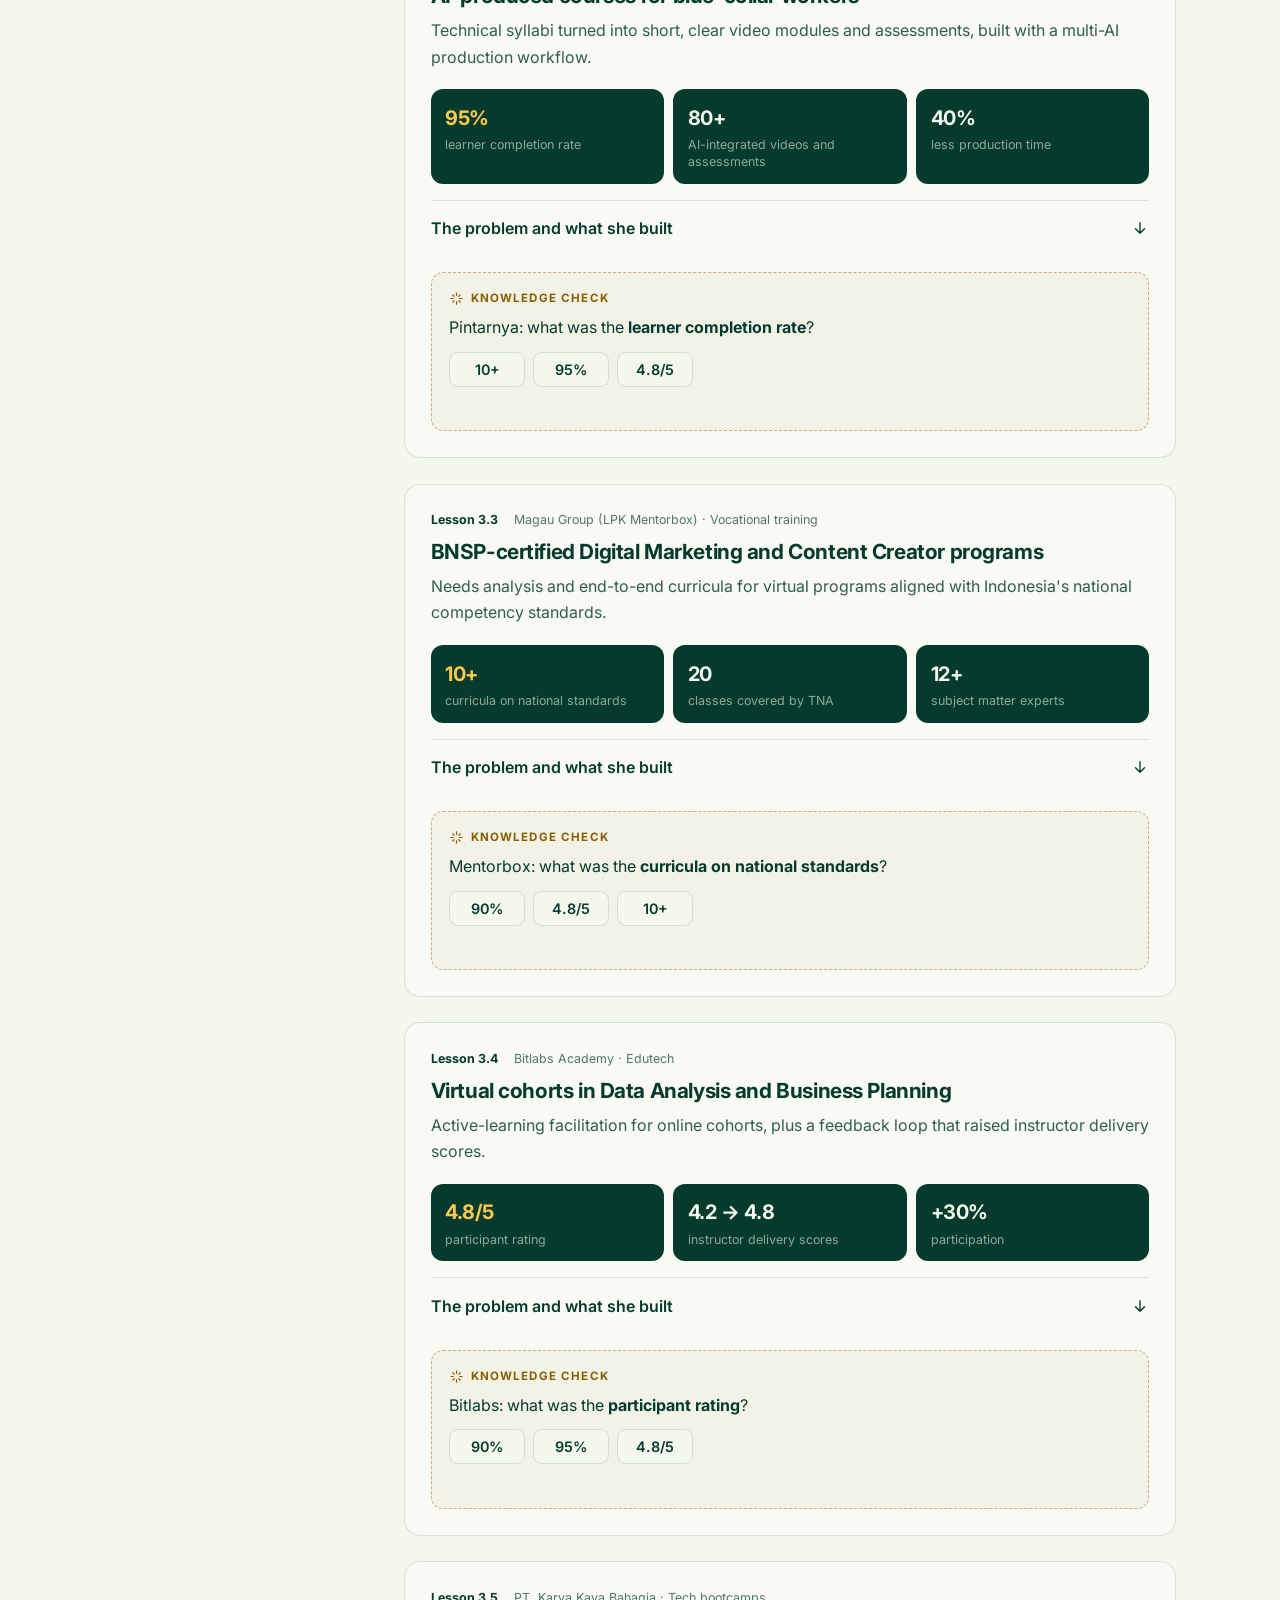
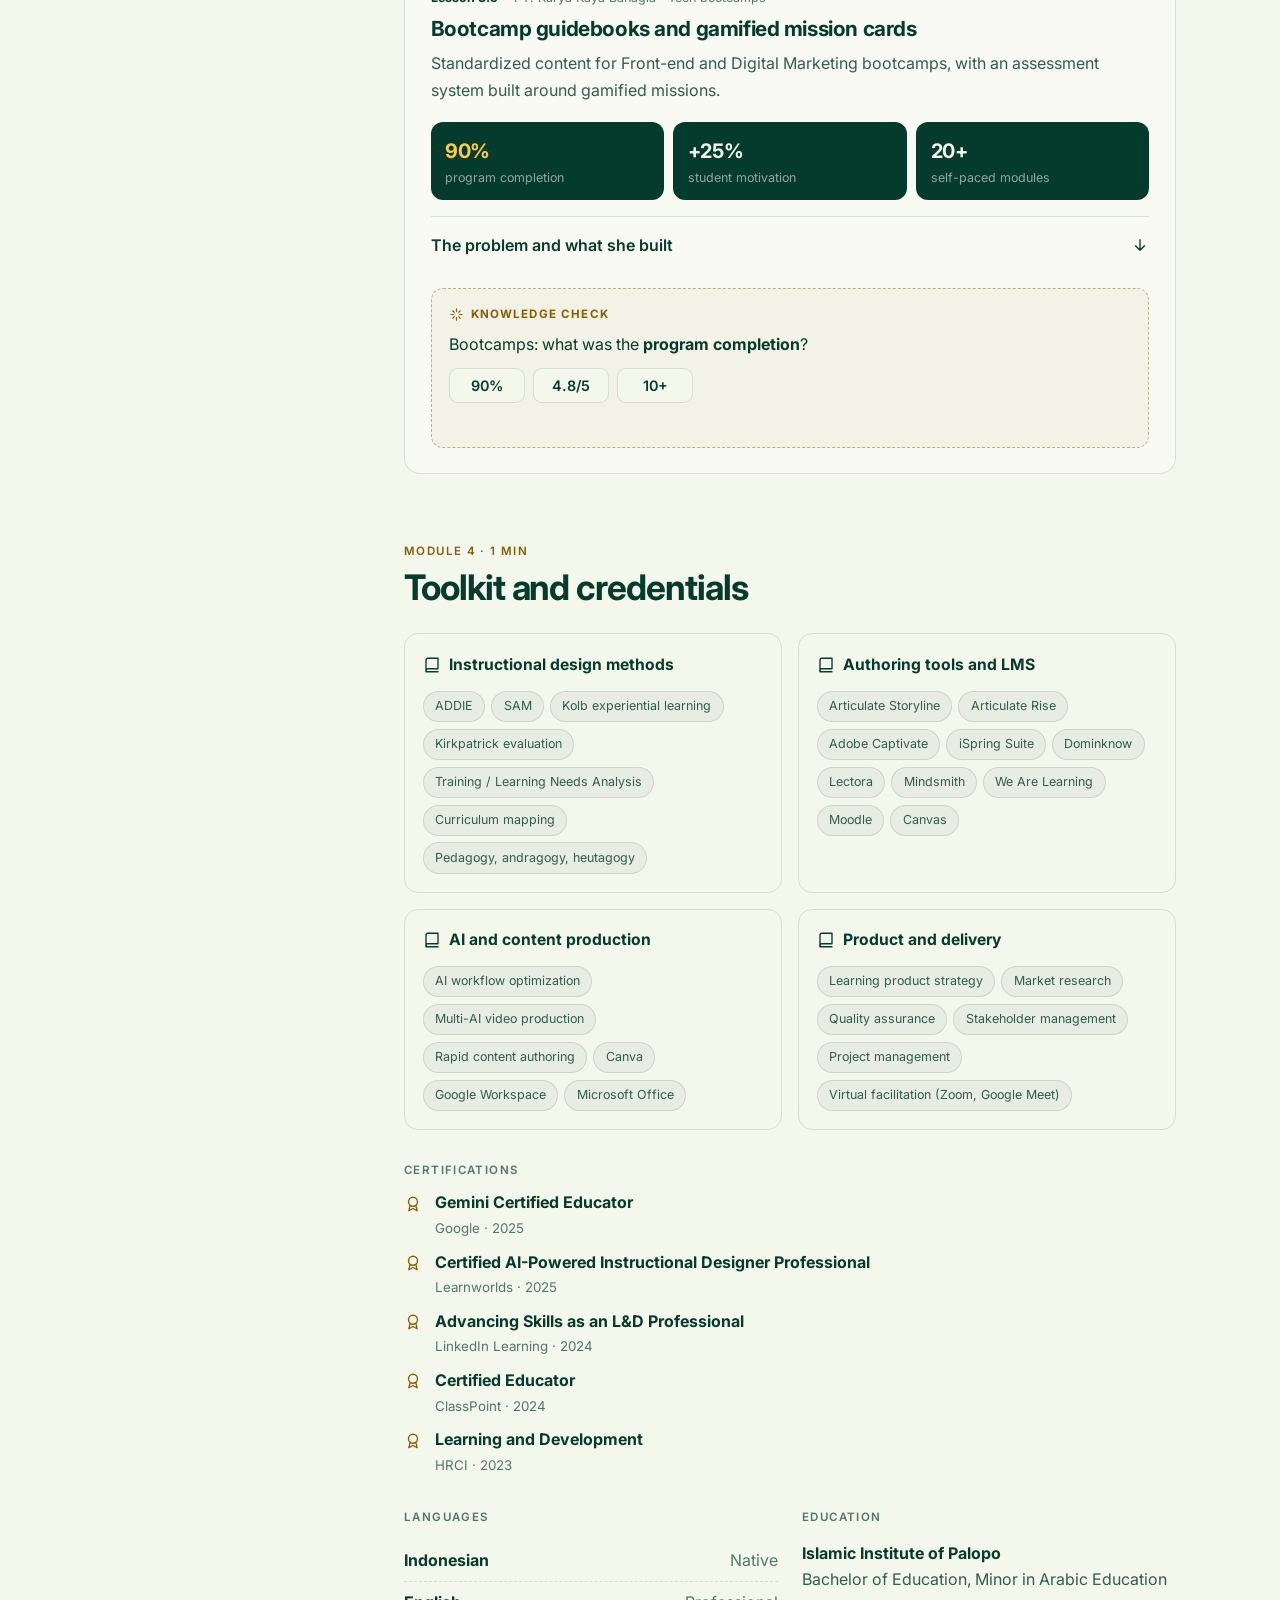
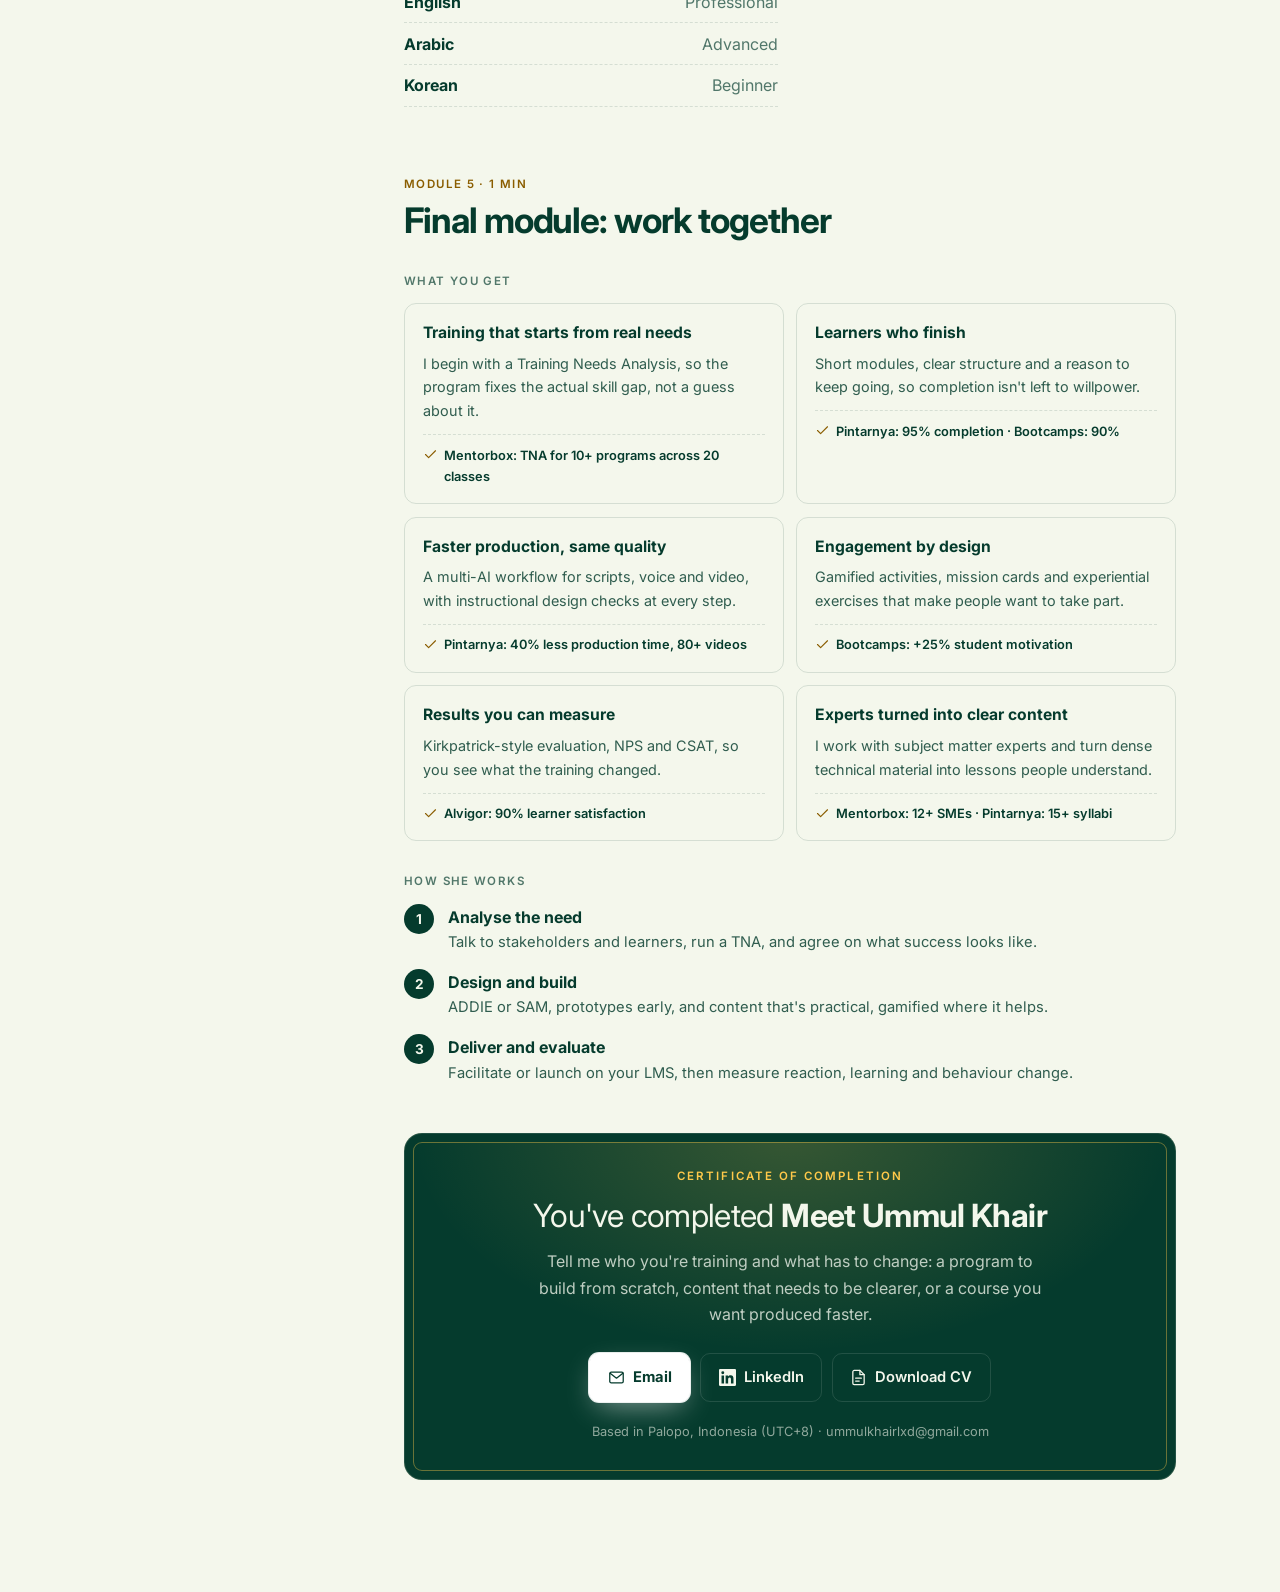
==== commit df7cd8d1: "Make Emerald & Gold the default theme, keep Midnight & White as the second, remove the rest" ====
--- a/course.html
+++ b/course.html
@@ -10,22 +10,22 @@
 <meta property="og:title" content="Ummul Khair | Learning Experience Designer">
 <meta property="og:description" content="Ummul Khair is a learning experience designer who builds training programs, eLearning and AI-powered courses, from needs analysis to evaluation, with 95% completion and 90% learner satisfaction on recent programs.">
 <meta name="theme-color" content="#11261c">
-<script>try{var m=location.search.match(/[?&]palette=([a-z]+)/),p=m?m[1]:localStorage.getItem("palette");if(p)document.documentElement.dataset.palette=p}catch(e){}</script>
+<script>try{var m=location.search.match(/[?&]palette=([a-z]+)/),p=m?m[1]:localStorage.getItem("palette");document.documentElement.dataset.palette=p==="mono"?"mono":"emerald"}catch(e){}</script>
 <link rel="icon" href="favicon.svg" type="image/svg+xml">
 <link rel="preconnect" href="https://fonts.googleapis.com">
 <link rel="preconnect" href="https://fonts.gstatic.com" crossorigin>
 <link href="https://fonts.googleapis.com/css2?family=Inter:wght@400;500;600;700&display=swap" rel="stylesheet">
-<link rel="stylesheet" href="assets/css/tokens.css?v=14">
-<link rel="stylesheet" href="assets/css/course.css?v=14">
+<link rel="stylesheet" href="assets/css/tokens.css?v=15">
+<link rel="stylesheet" href="assets/css/course.css?v=15">
 </head>
 <body data-page="course">
 <a class="skip" href="#main">Skip to content</a>
 <div id="app" class="course"></div>
 <noscript><p style="text-align:center;padding:2rem">This site needs JavaScript to show its content. Email <a href="mailto:ummulkhairlxd@gmail.com">ummulkhairlxd@gmail.com</a>.</p></noscript>
-<script src="assets/js/content.js?v=14" defer></script>
-<script src="assets/js/kit.js?v=14" defer></script>
-<script src="assets/js/course.js?v=14" defer></script>
-<script src="assets/js/pathfx.js?v=14" defer></script>
-<script src="assets/js/switcher.js?v=14" defer></script>
+<script src="assets/js/content.js?v=15" defer></script>
+<script src="assets/js/kit.js?v=15" defer></script>
+<script src="assets/js/course.js?v=15" defer></script>
+<script src="assets/js/pathfx.js?v=15" defer></script>
+<script src="assets/js/switcher.js?v=15" defer></script>
 </body>
 </html>
--- a/assets/css/tokens.css
+++ b/assets/css/tokens.css
@@ -1,13 +1,6 @@
 /* Shared colour themes for every layout. Each palette: ~90% a dark and a light colour, ~10% one accent.
-   --sig-d is the accent on dark surfaces, --sig-l the accent on light ones. Switch with data-palette on <html>. */
-:root,:root[data-palette="forest"]{--dark:#11261c;--light:#ece3d0;--sig-d:#b08cff;--sig-l:#6a2fe0;--d-head:#efe6d2;--d-text:#b9b39f;--d-dim:#82907f;--l-head:#14301f;--l-text:#3f4a3e;--l-dim:#6f7763}
-:root[data-palette="navy"]{--dark:#0f1b33;--light:#f3ead8;--sig-d:#ff7a66;--sig-l:#d24a33;--d-head:#f3ead8;--d-text:#b8bccb;--d-dim:#7f88a0;--l-head:#0f1b33;--l-text:#3e4659;--l-dim:#6e7486}
-:root[data-palette="mulberry"]{--dark:#3d1a2a;--light:#fbedf1;--sig-d:#e8b07a;--sig-l:#94592a;--d-head:#fbedf1;--d-text:#e2c3cf;--d-dim:#b38f9e;--l-head:#3d1a2a;--l-text:#5c3444;--l-dim:#7d5666}
-:root[data-palette="indigo"]{--dark:#15104a;--light:#efedff;--sig-d:#ff5cad;--sig-l:#c8166e;--d-head:#efedff;--d-text:#bfbcd7;--d-dim:#9390b3;--l-head:#15104a;--l-text:#3c386b;--l-dim:#68648f}
-:root[data-palette="ocean"]{--dark:#06293a;--light:#e5f5f2;--sig-d:#ff8a3d;--sig-l:#b8400b;--d-head:#e5f5f2;--d-text:#b4c8ca;--d-dim:#879fa5;--l-head:#06293a;--l-text:#2e4e5b;--l-dim:#526e79}
-:root[data-palette="plum"]{--dark:#2b0e30;--light:#fcedf4;--sig-d:#3ee6ff;--sig-l:#0b6f86;--d-head:#fcedf4;--d-text:#cebcc9;--d-dim:#a48fa2;--l-head:#2b0e30;--l-text:#513653;--l-dim:#7a637a}
-:root[data-palette="emerald"]{--dark:#053b2d;--light:#f4f7ec;--sig-d:#ffc94a;--sig-l:#8a5d00;--d-head:#f4f7ec;--d-text:#bfcec2;--d-dim:#90a89c;--l-head:#053b2d;--l-text:#305d4f;--l-dim:#51776a}
-:root[data-palette="raspberry"]{--dark:#5c0f3d;--light:#fff0e8;--sig-d:#ffc53d;--sig-l:#9a5200;--d-head:#fff0e8;--d-text:#dbbfc2;--d-dim:#bb92a0;--l-head:#5c0f3d;--l-text:#79385c;--l-dim:#935c77}
+   --sig-d is the accent on dark surfaces, --sig-l the accent on light ones. Emerald & Ivory with gold is the default; Midnight & White (data-palette="mono") is the second theme. */
+:root,:root[data-palette="emerald"]{--dark:#053b2d;--light:#f4f7ec;--sig-d:#ffc94a;--sig-l:#8a5d00;--d-head:#f4f7ec;--d-text:#bfcec2;--d-dim:#90a89c;--l-head:#053b2d;--l-text:#305d4f;--l-dim:#51776a}
 :root[data-palette="mono"]{--dark:#0a0a0b;--light:#ffffff;--sig-d:#c6ff3d;--sig-l:#4d7c0f;--d-head:#f5f5f5;--d-text:#a8a8ad;--d-dim:#707076;--l-head:#0a0a0b;--l-text:#3b3b40;--l-dim:#76767c}
 :root{
   --m2:color-mix(in oklab,var(--dark) 72%,var(--light));
@@ -51,11 +44,11 @@
 @media (prefers-reduced-motion:reduce){.lp-cap i{animation:none}}
 
 /* Emerald theme: buttons are a bright white that stands out on the green; pink stays the accent everywhere else */
-:root[data-palette="emerald"]{--btn:#ffffff;--btn-ink:#053b2d;--btn-glow:0 0 0 1px rgba(255,255,255,.9),0 10px 30px -8px rgba(255,255,255,.55)}
-:root[data-palette="emerald"] :is(.e-btn.accent,.c-top .btn.primary,.intro .btn.primary,.cert .btn.primary,.gbtn.accent,.m-links a:first-child,.c-primary,.tb-cv){
+:root:not([data-palette="mono"]){--btn:#ffffff;--btn-ink:#053b2d;--btn-glow:0 0 0 1px rgba(255,255,255,.9),0 10px 30px -8px rgba(255,255,255,.55)}
+:root:not([data-palette="mono"]) :is(.e-btn.accent,.c-top .btn.primary,.intro .btn.primary,.cert .btn.primary,.gbtn.accent,.m-links a:first-child,.c-primary,.tb-cv){
   background:var(--btn);border-color:var(--btn);color:var(--btn-ink);box-shadow:var(--btn-glow);font-weight:700}
-:root[data-palette="emerald"] .gbtn.accent{box-shadow:0 4px 0 #b8cbbf,0 0 28px -6px rgba(255,255,255,.6)}
-:root[data-palette="emerald"] :is(.e-btn.accent,.c-top .btn.primary,.intro .btn.primary,.cert .btn.primary,.gbtn.accent,.m-links a:first-child,.c-primary,.tb-cv):hover{background:#fff;filter:none;box-shadow:0 0 0 1px #fff,0 14px 36px -8px rgba(255,255,255,.75)}
+:root:not([data-palette="mono"]) .gbtn.accent{box-shadow:0 4px 0 #b8cbbf,0 0 28px -6px rgba(255,255,255,.6)}
+:root:not([data-palette="mono"]) :is(.e-btn.accent,.c-top .btn.primary,.intro .btn.primary,.cert .btn.primary,.gbtn.accent,.m-links a:first-child,.c-primary,.tb-cv):hover{background:#fff;filter:none;box-shadow:0 0 0 1px #fff,0 14px 36px -8px rgba(255,255,255,.75)}
 /* white buttons that sit on a light surface get an emerald outline so they still stand out */
-:root[data-palette="emerald"] :is(.btn.primary,.g-card .gbtn.accent):not(.c-top .btn.primary):not(.intro .btn.primary):not(.cert .btn.primary){
+:root:not([data-palette="mono"]) :is(.btn.primary,.g-card .gbtn.accent):not(.c-top .btn.primary):not(.intro .btn.primary):not(.cert .btn.primary){
   background:#fff;border:1.5px solid var(--dark);color:var(--dark);font-weight:700;box-shadow:0 4px 0 var(--dark),0 10px 24px -12px rgba(5,59,45,.45)}
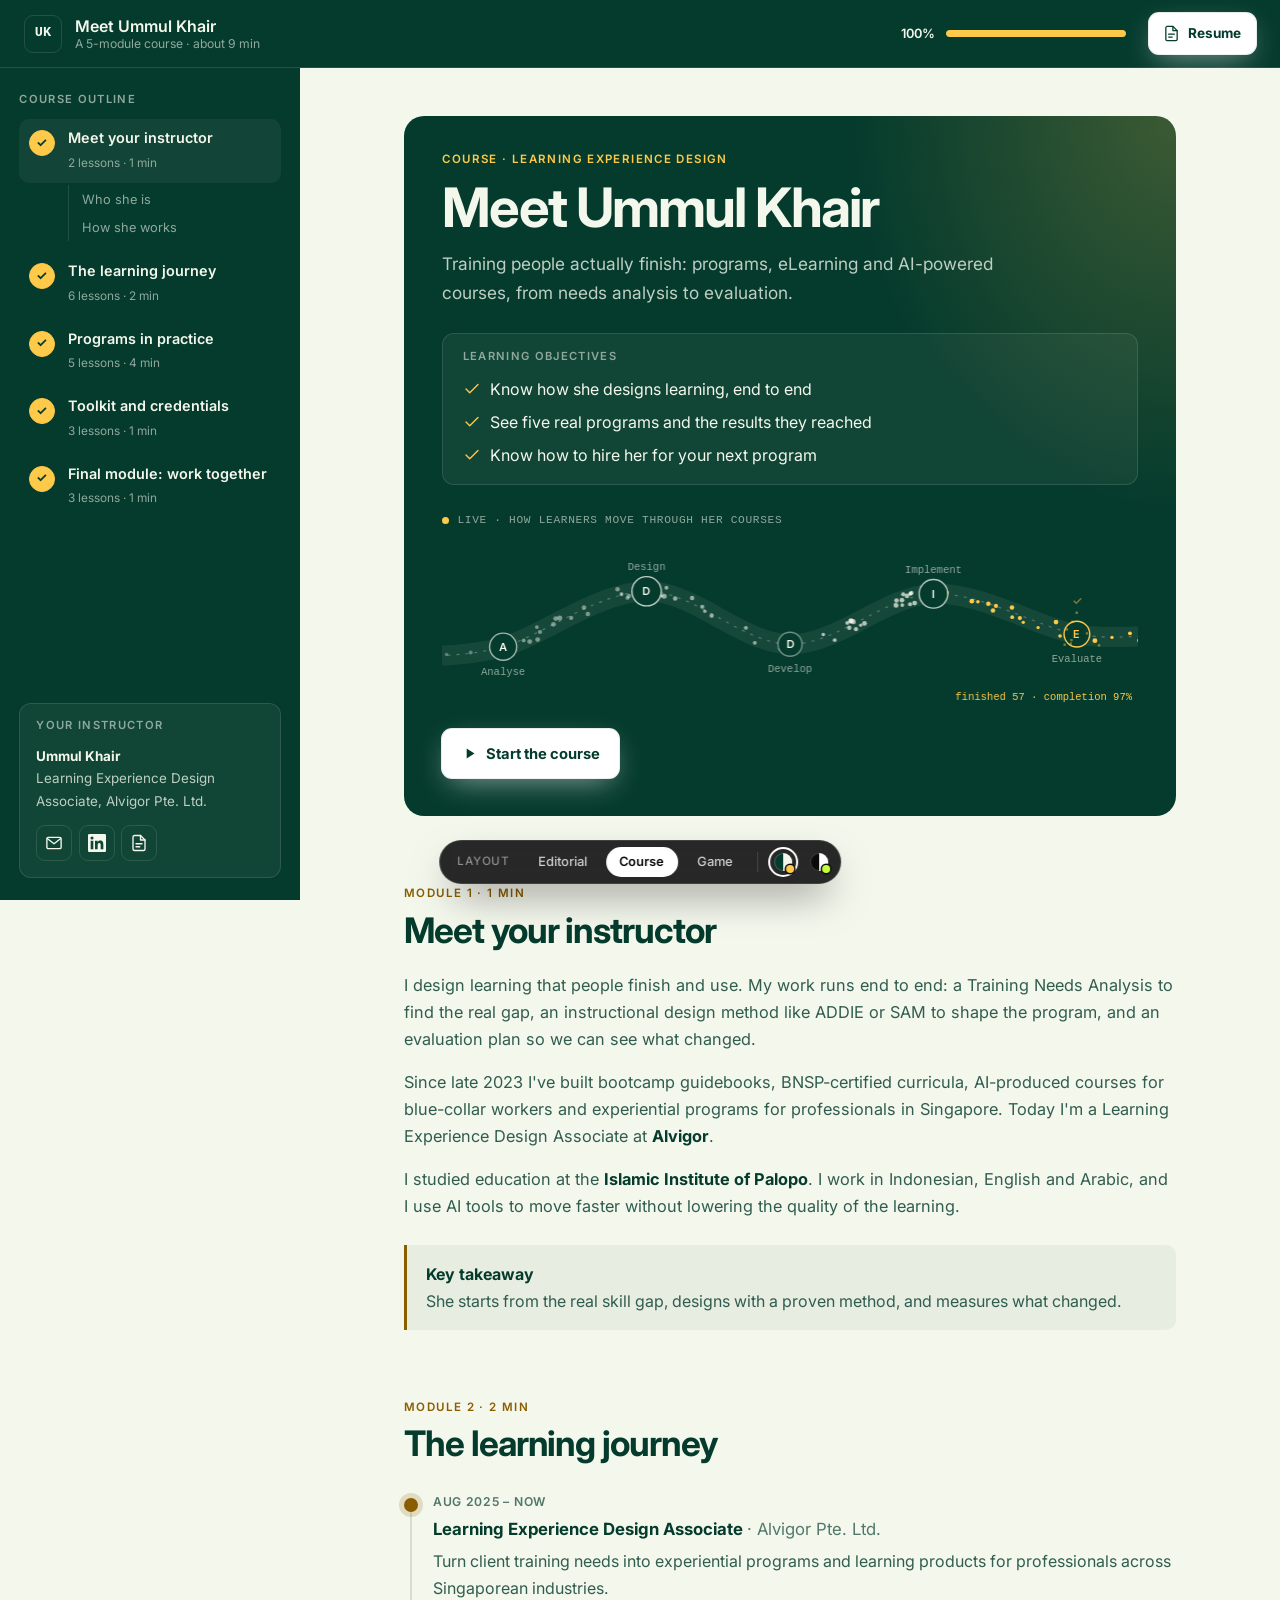
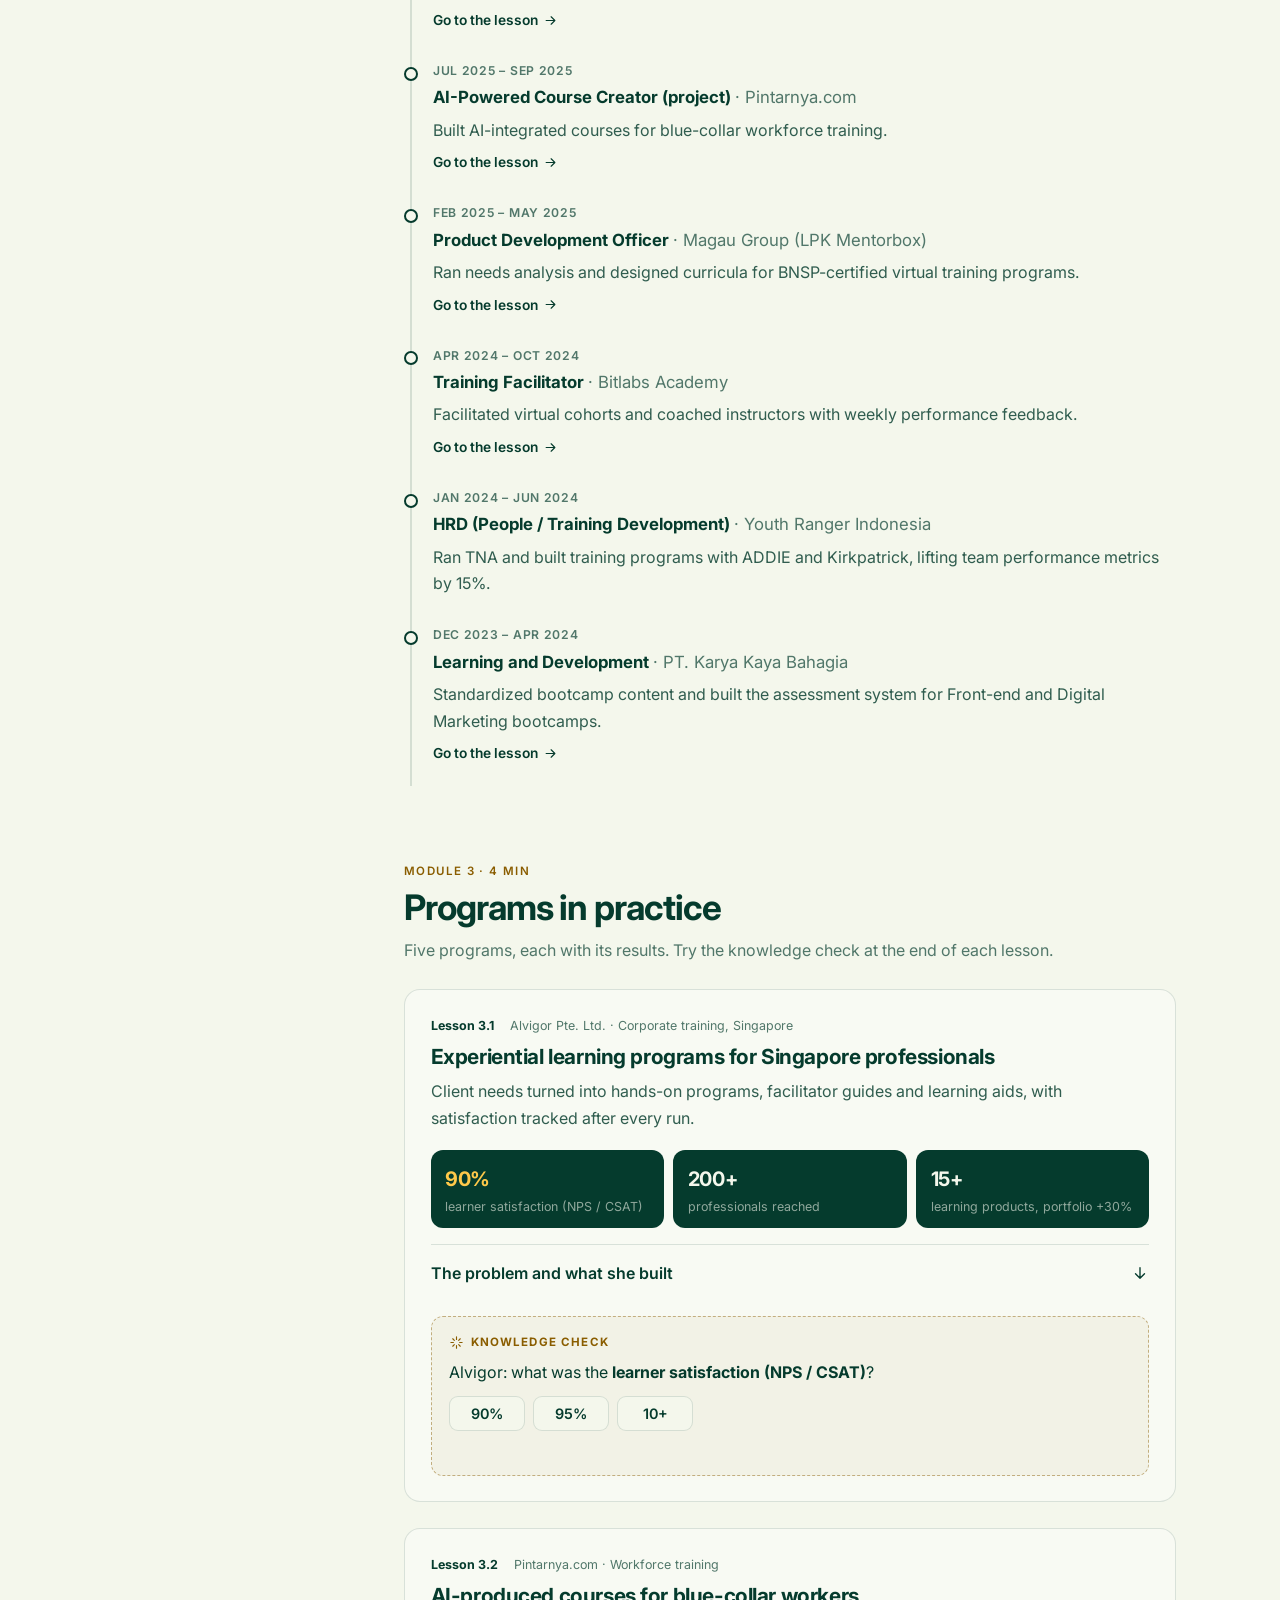
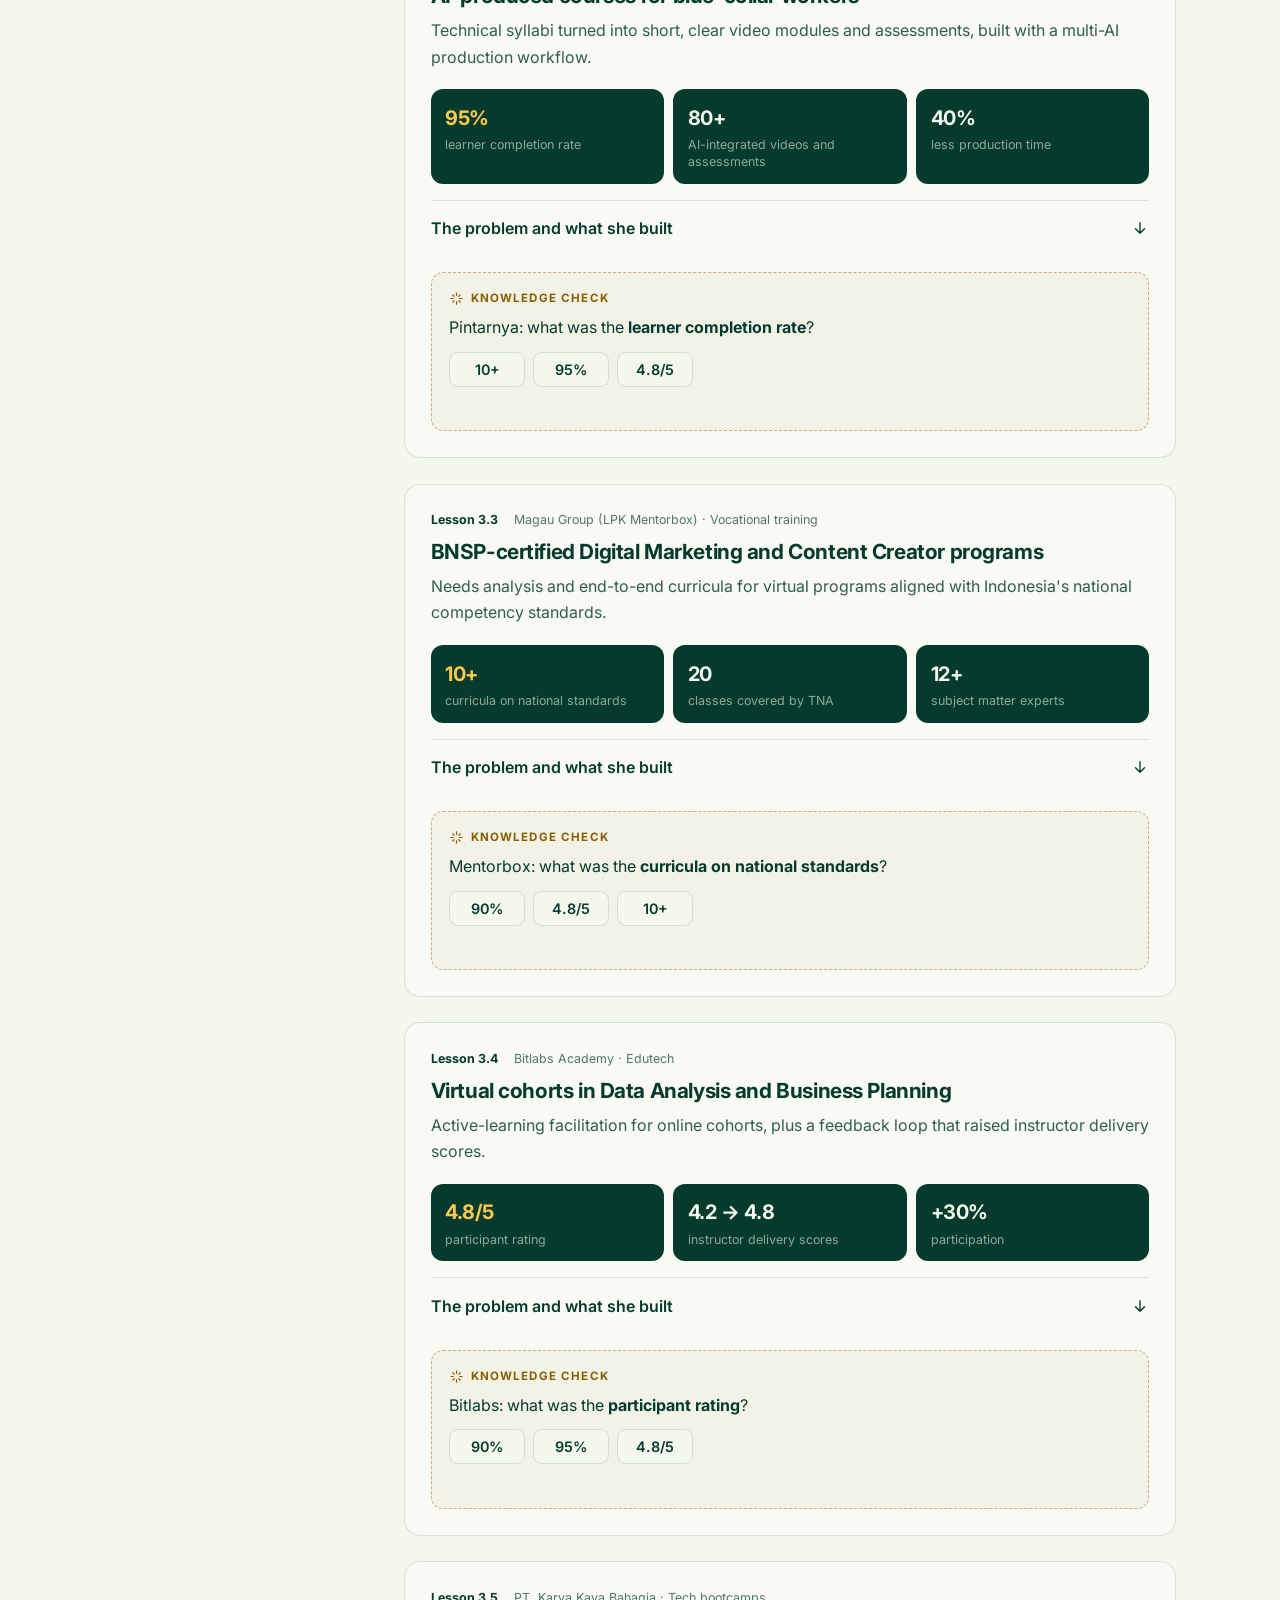
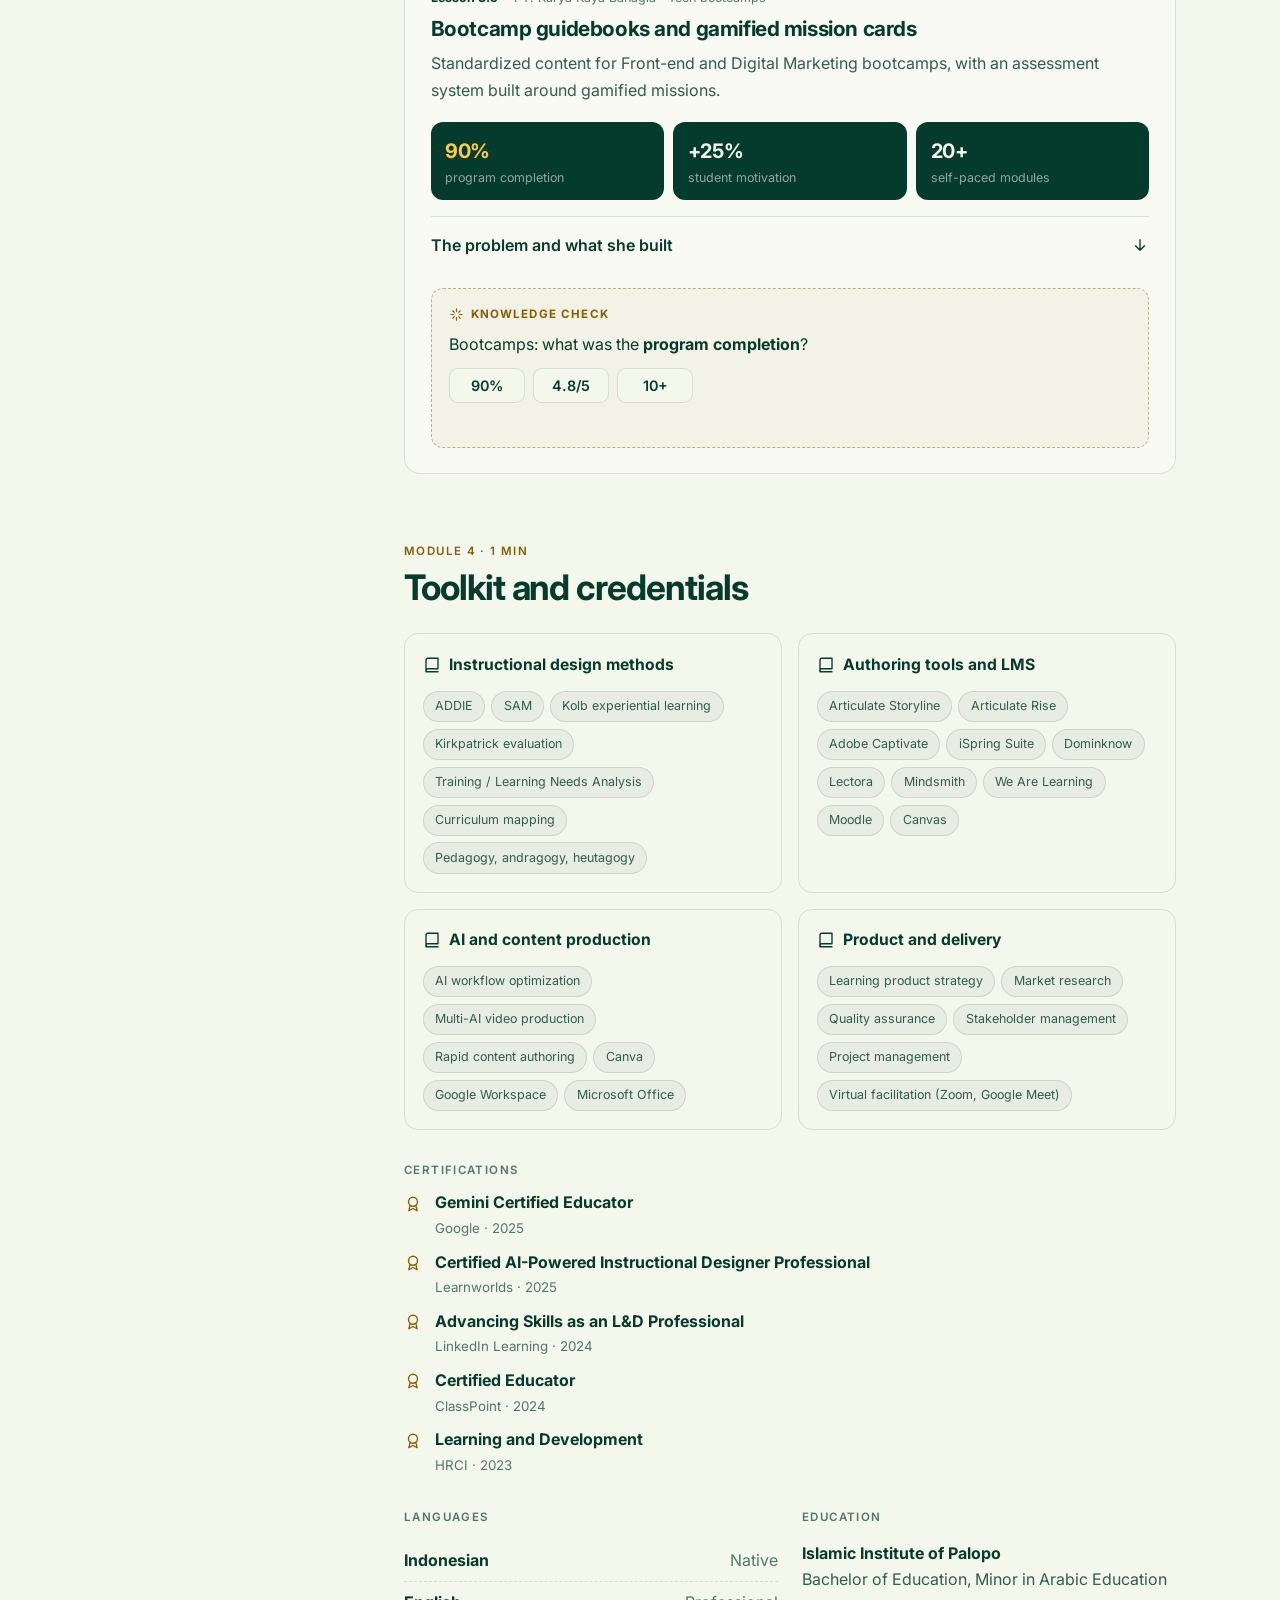
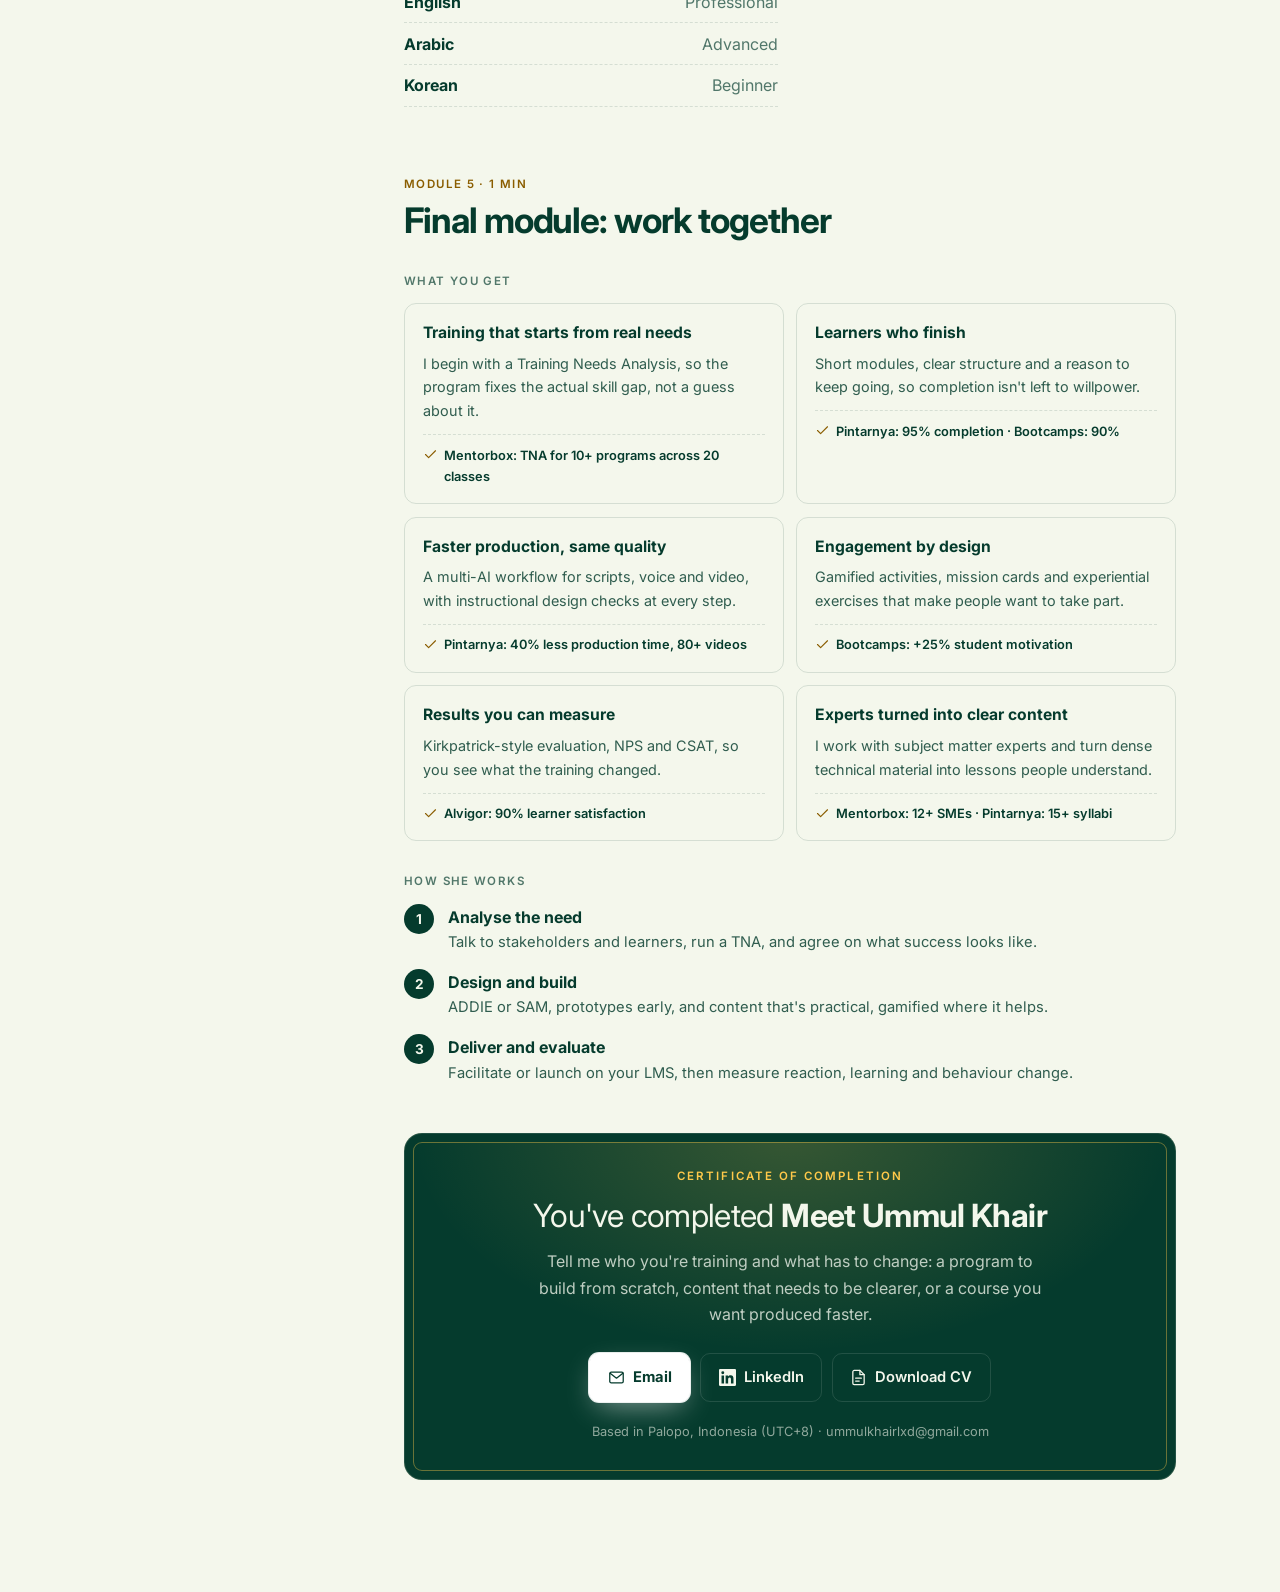
==== commit 4e3740df: "Always open in Emerald; stop remembering the last theme picked" ====
--- a/course.html
+++ b/course.html
@@ -10,22 +10,22 @@
 <meta property="og:title" content="Ummul Khair | Learning Experience Designer">
 <meta property="og:description" content="Ummul Khair is a learning experience designer who builds training programs, eLearning and AI-powered courses, from needs analysis to evaluation, with 95% completion and 90% learner satisfaction on recent programs.">
 <meta name="theme-color" content="#11261c">
-<script>try{var m=location.search.match(/[?&]palette=([a-z]+)/),p=m?m[1]:localStorage.getItem("palette");document.documentElement.dataset.palette=p==="mono"?"mono":"emerald"}catch(e){}</script>
+<script>try{localStorage.removeItem("palette")}catch(e){}document.documentElement.dataset.palette=/[?&]palette=mono(&|$)/.test(location.search)?"mono":"emerald"</script>
 <link rel="icon" href="favicon.svg" type="image/svg+xml">
 <link rel="preconnect" href="https://fonts.googleapis.com">
 <link rel="preconnect" href="https://fonts.gstatic.com" crossorigin>
 <link href="https://fonts.googleapis.com/css2?family=Inter:wght@400;500;600;700&display=swap" rel="stylesheet">
-<link rel="stylesheet" href="assets/css/tokens.css?v=15">
-<link rel="stylesheet" href="assets/css/course.css?v=15">
+<link rel="stylesheet" href="assets/css/tokens.css?v=16">
+<link rel="stylesheet" href="assets/css/course.css?v=16">
 </head>
 <body data-page="course">
 <a class="skip" href="#main">Skip to content</a>
 <div id="app" class="course"></div>
 <noscript><p style="text-align:center;padding:2rem">This site needs JavaScript to show its content. Email <a href="mailto:ummulkhairlxd@gmail.com">ummulkhairlxd@gmail.com</a>.</p></noscript>
-<script src="assets/js/content.js?v=15" defer></script>
-<script src="assets/js/kit.js?v=15" defer></script>
-<script src="assets/js/course.js?v=15" defer></script>
-<script src="assets/js/pathfx.js?v=15" defer></script>
-<script src="assets/js/switcher.js?v=15" defer></script>
+<script src="assets/js/content.js?v=16" defer></script>
+<script src="assets/js/kit.js?v=16" defer></script>
+<script src="assets/js/course.js?v=16" defer></script>
+<script src="assets/js/pathfx.js?v=16" defer></script>
+<script src="assets/js/switcher.js?v=16" defer></script>
 </body>
 </html>
